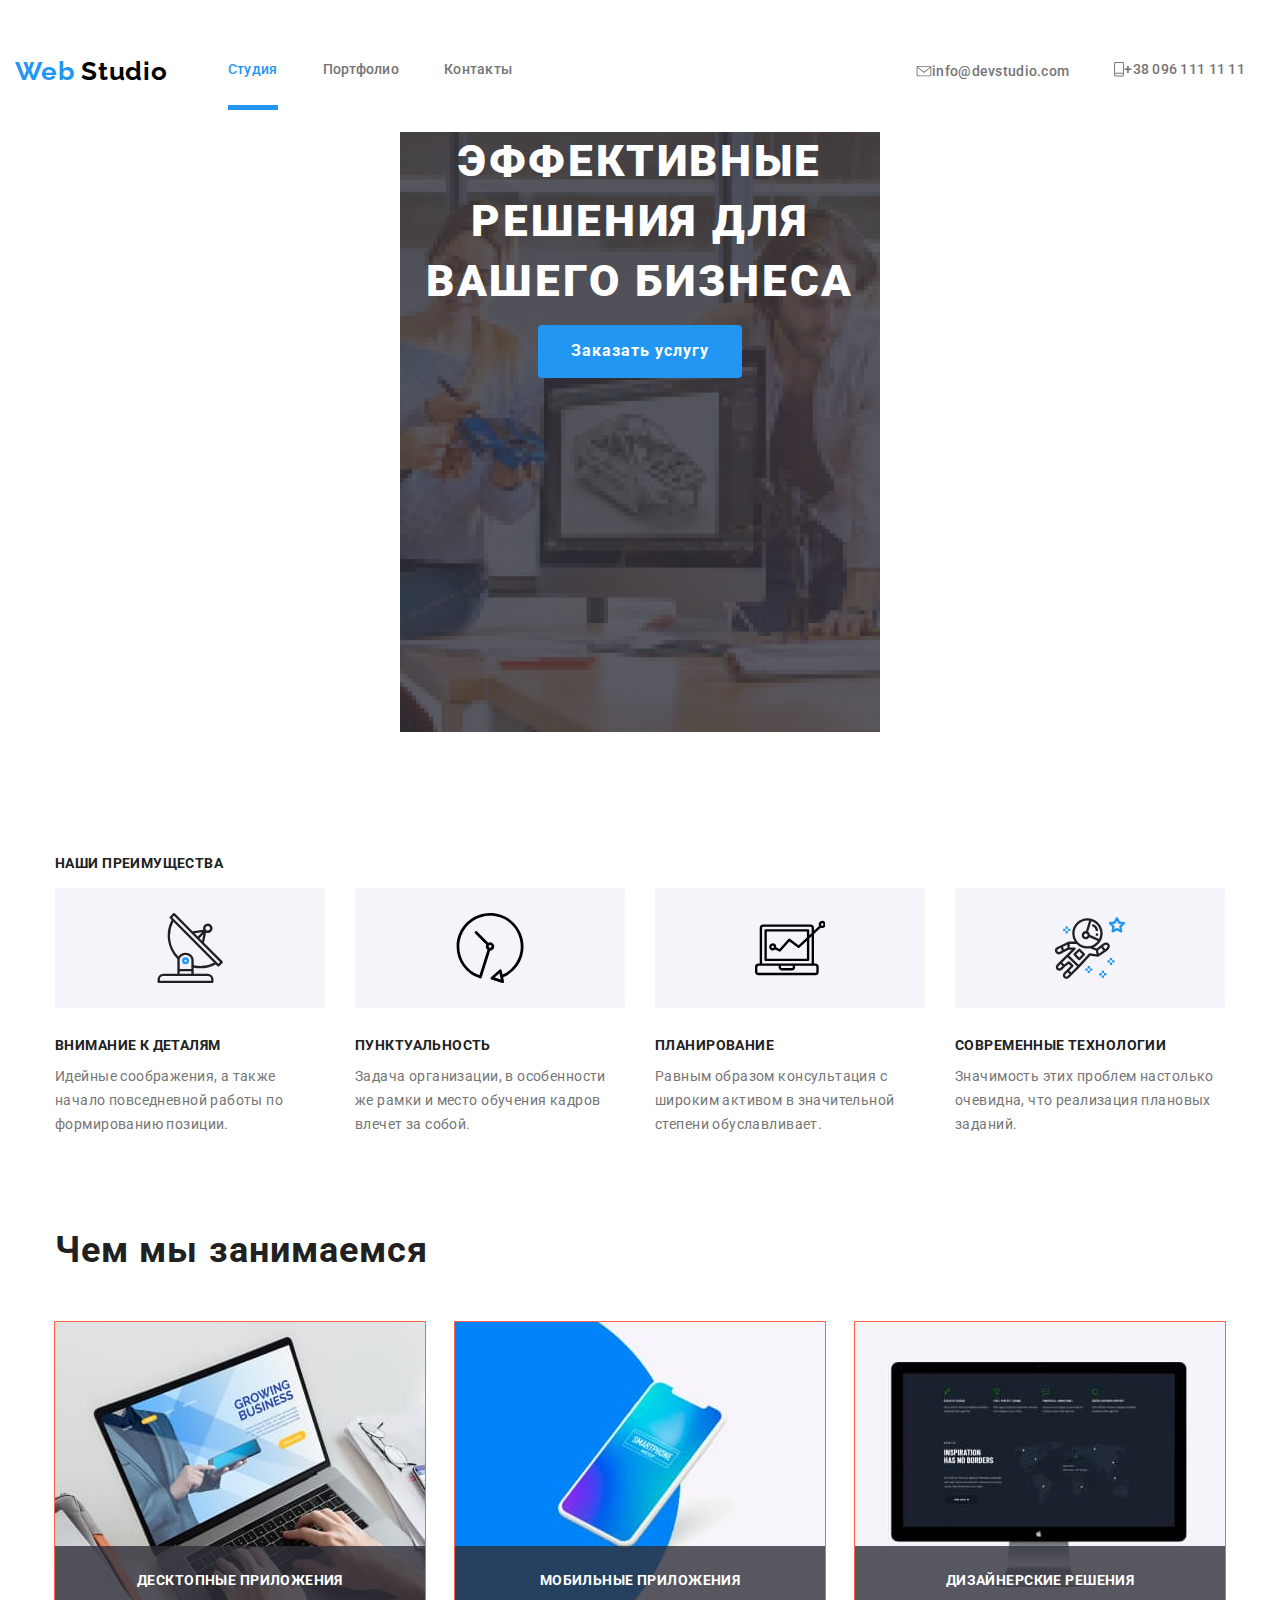
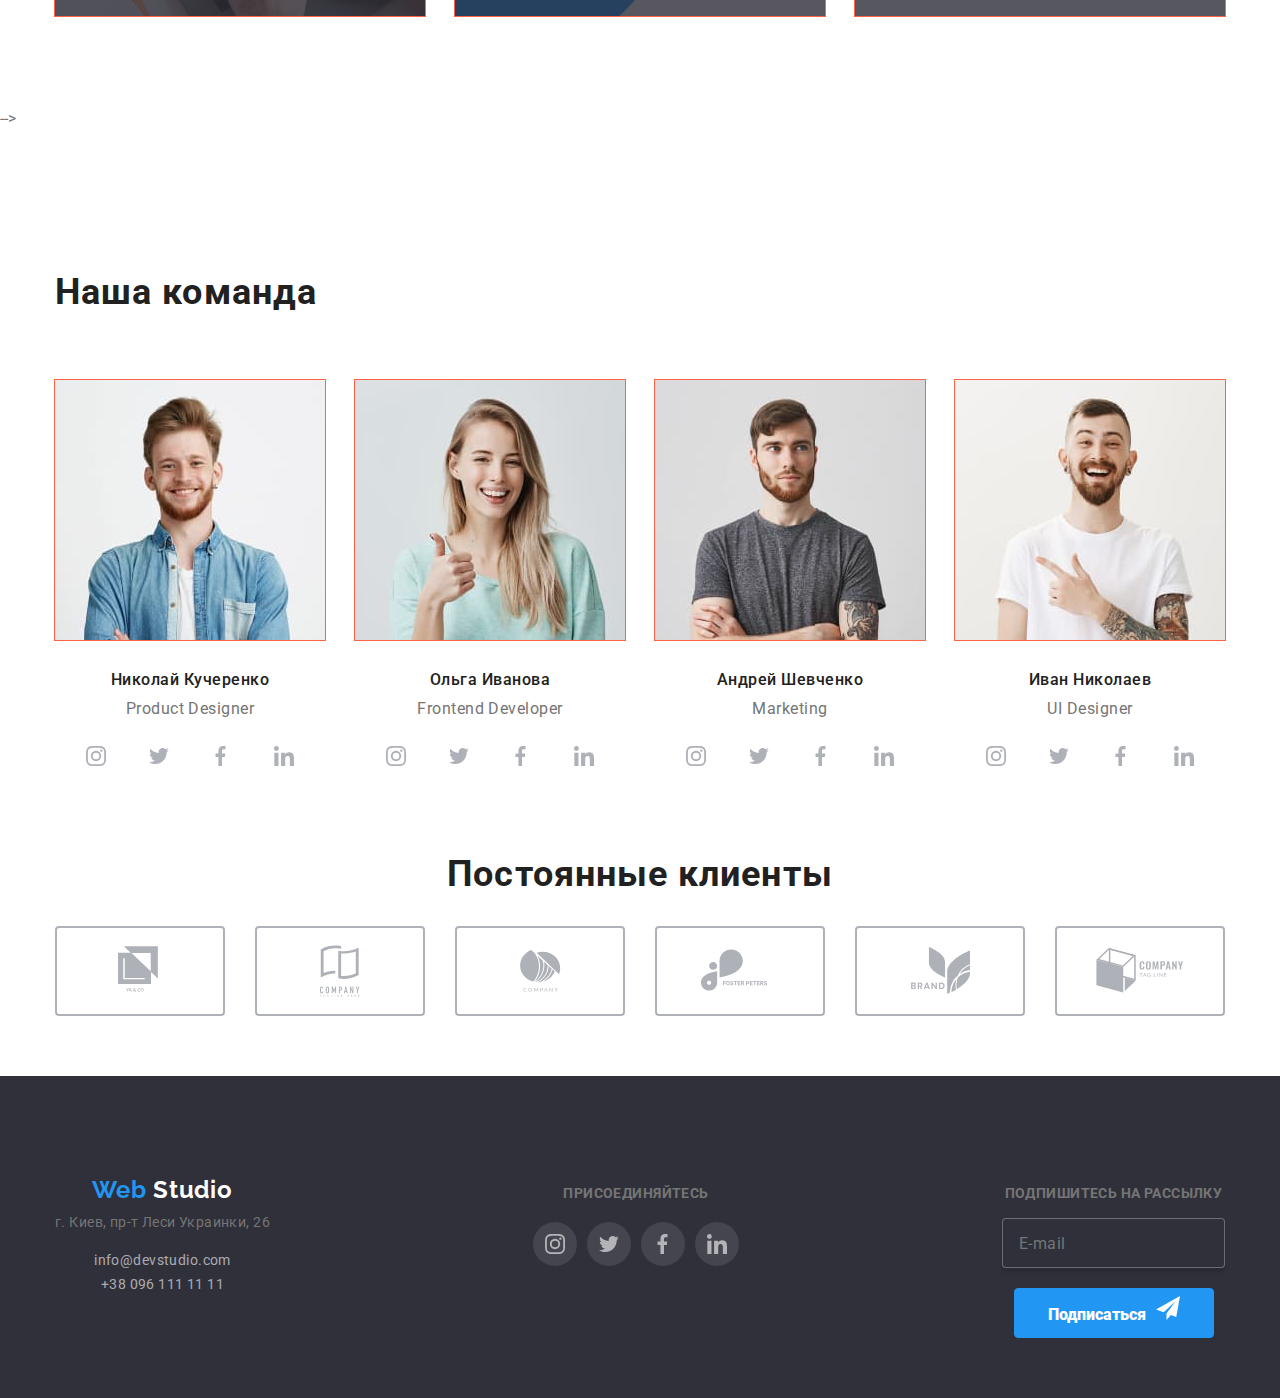
==== index.html @ 6d307ee7 "бета-версия" ====
<!DOCTYPE html>
<html lang="en">
  <head>
    <meta charset="UTF-8" />
    <meta name="viewport" content="width=device-width, initial-scale=1.0" />
    <title>Document</title>
    <link
      href="https://fonts.googleapis.com/css2?family=Raleway:wght@700&family=Roboto:wght@400;500;700;900&display=swap"
      rel="stylesheet"
    />
    <link rel="stylesheet" href="https://cdnjs.cloudflare.com/ajax/libs/modern-normalize/0.6.0/modern-normalize.min.css"
    />
    <link rel="stylesheet" href="./css/main.min.css" />
  </head>
  <body class="page">
    <header class="page-header">
      <div class="main-nav">
        <div class="logo">
          <a href="/" class="logo">
            <span class="accent"> Web </span> Studio
          </a>
        </div>
        <button type="button" class="menu-button" aria-expanded="false" data-menu-button>
          <svg width="40px" height="40px" aria-label="Переключатель мобильного меню">
            <use class="krestik" href="./images/symbol-modal.svg#icon-close"></use>
            <use class="telephone" href="./images/symbol-modal.svg#icon-phone"></use>
          </svg>
        </button>
        <div class="menu-container" aria-expanded="false" data-menu>
        <div class="site-nav">
          <ul class="site-nav">
              <li class="item"><a href="" class="link current">Студия</a></li>
              <li class="item"><a href="./portfolio.html" class="link">Портфолио</a></li>
              <li class="item"><a href="" class="link">Контакты</a></li>
          </ul>
        </div>
        
        <div class="contacts">
         
          <ul class="site-nav">
            <li class="item">
              <a href="mailto:info@devstudio.com" class="link">
                <svg class="icon-contact" width="16px" height="11px">
                  <use href="./images/symbol-defs.svg#icon-envelope"></use>
                </svg>
                info@devstudio.com</a></li>
            <li class="item"><a href="" class="link">
              <svg class="icon-contact" width="10px" height="15px">
                <use href="./images/symbol-defs.svg#icon-mobile"></use>
              </svg>
              +38 096 111 11 11</a></li>
          </ul>
        </div>
        </div>
        
            
      </div>
    </header>
     <main>
       <!-- Картинка с кнопкой в заголовке -->
       <div class="overlay">
      <section class="hero">
        <h1 class="hero-title">Эффективные решения для вашего бизнеса</h1>
        <button  class="button primery" data-modal-open>Заказать услугу</button>
      </section>
      </div>
    
      <section class="section">
      <div class="container">
<div class="advantages">
        <h2 class="advantages-title is-hidden">Наши преимущества</h2>
        <ul class="advantages-list">
          <li class="img">
            <div class="advantages-img">
            <svg width="70" height="70">
              <use href="./images/symbol-defs.svg#icon-satellite"></use>
            </svg>
            </div>
            
             
            <h2 class="advantages-title">Внимание к деталям</h2>
            <p class="section-text">
              Идейные соображения, а также начало повседневной работы по
              формированию позиции.
            </p>
          </li>
          <li class="img">
            <div class="advantages-img">
            <svg  width="70px" height="70px">
              <use href="./images/symbol-defs.svg#icon-clock"></use>
            </svg>
            </div>
            
            <h2 class="advantages-title">Пунктуальность</h2>
            <p class="section-text">
              Задача организации, в особенности же рамки и место обучения кадров
              влечет за собой.
            </p>
          </li>
          <li class="img">
            <div class="advantages-img">
            <svg  width="70px" height="70px">
              <use href="./images/symbol-defs.svg#icon-laptop"></use>
            </svg>
            </div>
            
            <h2 class="advantages-title">Планирование</h2>
            <p class="section-text">
              Равным образом консультация с широким активом в значительной
              степени обуславливает.
            </p>
          </li>
          <li class="img">
            <div class="advantages-img">
            <svg  width="70px" height="70px">
              <use href="./images/symbol-defs.svg#icon-astronaut"></use>
            </svg>
            </div>
            
            <h2 class="advantages-title">Современные технологии</h2>
            <p class="section-text">
              Значимость этих проблем настолько очевидна, что реализация
              плановых заданий.
            </p>
          </li>
        </ul>
</div>
      </section>
      
      <section class="doing">
        <div class="container">
        <h3 class="doing-title">Чем мы занимаемся</h3>
        <ul class="doing-list">
            <li class="box">
            <div class="activity">
              <a href="">
               <img class="doing-img" 
               srcset="./images/Noyt-294.jpg 1x, ./images/Noyt@2x.jpg 2x"
               src="./images/Noyt-294.jpg" alt="ноутбук"/></a>
              <div class="activity-link">
                <a href="" class="link">Десктопные приложения</a>
              </div>
            </div>
          </li>
          <li class="box">
            <div class="activity">
              <a href="">
                <img class="doing-img" 
                srcset="./images/Smart-294.jpg 1x, ./images/Smart@2x.jpg 2x"
                src="./images/Smart-294.jpg" alt="телефон" /></a>
              <div class="activity-link">
                <a href="" class="link">Мобильные приложения</a>
              </div>
            </div>
          </li>
          <li class="box">
            <div class="activity">
              <a href="">
                <img class="doing-img" 
                srcset="./images/Monitor-294.jpg 1x, ./images/Monitor@2x.jpg 2x"
                src="./images/Monitor-294.jpg" alt="монитор" /></a>
              <div class="activity-link">
                <a href="" class="link">Дизайнерские решения</a>
              </div>
            </div>
          </li>
        </ul>
        </div>
      </section>
      <div class="container-bgd">-->

       <!-- Наша команда -->
      <section class="team">
        <div class="container container-people">
        <h4 class="team-title">Наша команда</h4>
        <div class="container-team">
        <div class="people">
          <ul class="social-links list-people">
          <li class="item-people">
            <div class="div-people">
            <img class="team-img"
            srcset="./images/Nik-270.jpg 1x, ./images/Nik@2x.jpg 2x"
              src="./images/Nik-270.jpg" alt="Николай Кучеренко, дизайнер" width="320"
              sizes="(min-width: 960px) 24vw, (min-width: 576px) 50vw, 100vw"
            />
            </div>
            <h4 class="team-people">Николай Кучеренко</h4>
            <p class="team-text">Product Designer</p>
            
          </li>
        </ul>
        
        <ul class="social-links">
          <div class="social-icon">
          <li>
              <a href="" aria-label="Ссылка на Instagram" class= "link"> 
              <svg class="icon-link" width="20px" height="20px">
                <use href="./images/symbol-defs.svg#icon-instagram"></use>
              </svg>
              </a>
          </li>
          <li>
            <a href="" aria-label="Ссылка на Twitter" class="link">
              
              <svg class="icon-link" width="20px" height="20px">
                <use href="./images/symbol-defs.svg#icon-twitter"></use>
              
              </svg></a>
          </li>
        
          <li>
            <a href="" aria-label="Ссылка на Facebook" class="link">
              <svg class="icon-link" width="20px" height="20px">
                <use href="./images/symbol-defs.svg#icon-facebook"></use>
              </svg>
            </a>
          </li>
          <li>
            <a href="" aria-label="Ссылка на Linkedin" class="link">
              <svg class="icon-link" width="20px" height="20px">
                <use href="./images/symbol-defs.svg#icon-linkedin"></use>
              </svg>
            </a>
          </li>
          </div>
        </ul>
        </div>
      
        <div class="people">
        <ul class="social-links list-people">
          <li class="item-people">
            <div class="div-people">
              <img class="team-img" srcset="./images/Olga-270.jpg 1x, ./images/Olga@2x.jpg 2x" src="./images/Olga-270.jpg"
                alt="Ольга иванова, разработчик" width="320" sizes="(min-width: 960px) 24vw, (min-width: 576px) 50vw, 100vw" />
            </div>
            <h4 class="team-people">Ольга Иванова</h4>
            <p class="team-text">Frontend Developer</p>
          </li>
        </ul>
        <ul class="social-links">
          <div class="social-icon">
          <li>
            <a href="" aria-label="Ссылка на Instagram" class="link">
              <svg class="icon-link" width="20px" height="20px">
                <use href="./images/symbol-defs.svg#icon-instagram"></use>
              </svg>
              </a>
          </li>
          <li>
            <a href="" aria-label="Ссылка на Twitter" class="link">
              <svg class="icon-link" width="20px" height="20px">
                <use href="./images/symbol-defs.svg#icon-twitter"></use>
              </svg>
              </a>
          </li>
          <li>
            <a href="" aria-label="Ссылка на Facebook" class="link">
              <svg class="icon-link" width="20px" height="20px">
                <use href="./images/symbol-defs.svg#icon-facebook"></use>
              </svg>
              </a>
          </li>
          <li>
            <a href="" aria-label="Ссылка на Linkedin" class="link">
              <svg class="icon-link" width="20px" height="20px">
                <use href="./images/symbol-defs.svg#icon-linkedin"></use>
              </svg>
              </a>
          </li>
          </div>
        </ul>
        </div>
        <div class="people">
        <ul class="social-links list-people">
          <li class="item-people">
            <div class="div-people">
              <img class="team-img" srcset="./images/Andre-270.jpg 1x, ./images/Andre@2x.jpg 2x" src="./images/Andre-270.jpg"
                alt="Андрей Шевченко, маркетинг" width="320" sizes="(min-width: 960px) 24vw, (min-width: 576px) 50vw, 100vw" />
            </div>
            <h4 class="team-people">Андрей Шевченко</h4>
            <p class="team-text">Marketing</p>
          </li>
        </ul>
        <ul class="social-links">
          <div class="social-icon">
          <li>
            <a href="" aria-label="Ссылка на Instagram" class="link"
              >
              <svg class="icon-link" width="20px" height="20px">
                <use href="./images/symbol-defs.svg#icon-instagram"></use>
              </svg>
            </a>
          </li>
          <li>
            <a href="" aria-label="Ссылка на Twitter" class="link">
              <svg class="icon-link" width="20px" height="20px">
                <use href="./images/symbol-defs.svg#icon-twitter"></use>
              </svg>
              </a>
          </li>
          <li>
            <a href="" aria-label="Ссылка на Facebook" class="link">
              <svg class="icon-link" width="20px" height="20px">
                <use href="./images/symbol-defs.svg#icon-facebook"></use>
              </svg>
              </a>
          </li>
          <li>
            <a href="" aria-label="Ссылка на Linkedin" class="link">
              <svg class="icon-link" width="20px" height="20px">
                <use href="./images/symbol-defs.svg#icon-linkedin"></use>
              </svg>
              </a>
          </li>
          </div>
        </ul>
        </div>
        <div class="people">
        <ul class="social-links list-people">
        <li class="item-people">
            <div class="div-people">
              <img class="team-img" srcset="./images/Ivan-270.jpg 1x, ./images/Ivan@2x.jpg 2x" src="./images/Ivan-270.jpg"
                alt="иван Николаев, дизайн" width="320" sizes="(min-width: 960px) 24vw, (min-width: 576px) 50vw, 100vw" />
            </div>
            <h4 class="team-people">Иван Николаев</h4>
            <p class="team-text">UI Designer</p>
          </li>
        </ul>
        <ul class="social-links">
          <div class="social-icon">
          <li>
            <a href="" aria-label="Ссылка на Instagram" class="link">
              <svg class="icon-link" width="20px" height="20px">
                <use href="./images/symbol-defs.svg#icon-instagram"></use>
              </svg>
              </a>
          </li>
          <li>
            <a href="" aria-label="Ссылка на Twitter" class="link">
              <svg class="icon-link" width="20px" height="20px">
                <use href="./images/symbol-defs.svg#icon-twitter"></use>
              </svg>
              </a>
          </li>
          <li>
            <a href="" aria-label="Ссылка на Facebook" class="link">
              <svg class="icon-link" width="20px" height="20px">
                <use href="./images/symbol-defs.svg#icon-facebook"></use>
              </svg>
              </a>
          </li>
          <li>
            <a href="" aria-label="Ссылка на Linkedin" class="link">
              <svg class="icon-link" width="20px" height="20px">
                <use href="./images/symbol-defs.svg#icon-linkedin"></use>
              </svg>
              </a>
          </li>
          </div>
        </ul>
        </div>
        </div>
      </section>
      </div>

      <!-- Постоянные коиенты-->
      <section class="container">
        <h5 class="customers-title">Постоянные клиенты</h5>
        <ul class="customers-list">
          
          <li class="item">
            <a href="" aria-label="Ссылка на YA&CO" class="link">
              <svg class="icon-link" width="44px" height="49px">
                <use href="./images/symbol-defs.svg#icon-ya"></use>
              </svg>
              </a>
          </li>
          <li class="item">
            <a href="" aria-label="Ссылка на COMPANY TAGLINE HERE" class="link">
              <svg class="icon-link" width="40px" height="52px">
                <use href="./images/symbol-defs.svg#icon-tag-line"></use>
              </svg>
              </a
            >
          </li>
          <li class="item">
            <a href="" aria-label="Ссылка на COMPANY" class="link"> 
              <svg class="icon-link" width="41px" height="42px">
                <use href="./images/symbol-defs.svg#icon-company"></use>
              </svg>
              </a>
          </li>
          <li class="item">
            <a href="" aria-label="Ссылка на FOSTER PETERS" class="link"
              > 
              <svg class="icon-link" width="79px" height="45px">
                <use href="./images/symbol-defs.svg#icon-foster"></use>
              </svg>
              </a>
          </li>
          <li class="item">
            <a href="" aria-label="Ссылка на BRAND" class="link">
              <svg class="icon-link" width="59px" height="47px">
                <use href="./images/symbol-defs.svg#icon-brand"></use>
              </svg>
              </a>
          </li>
          <li class="item">
            <a href="" aria-label="Ссылка на COMPANY TAG LINE" class="link">
              <svg class="icon-link" width="88px" height="45px">
                <use href="./images/symbol-defs.svg#icon-tag"></use>
              </svg>
              </a>
          </li>
          
        </ul>
      </div>
      </section>
   </main>
   <!--
    <div class="backdrop is-hidden" data-modal>
      <div class="modal">
        <button data-modal-close class="icon-button">
          <svg class="icon-close">
            <use href="./images/symbol-modal.svg#icon-close"></use>
          </svg>
        </button>
        <form class="form">
          <div class="form-container">
            <div class="form-call"> Оставьте свои данные, мы вам перезвоним</div>
            <div class="form-group">
              <input class="form-input" type="text" id="name" name="name" placeholder=" " />
              <label for="name" class="form-label">Имя</label>
              <svg class="icon-form" width="18px" height="18px">
                <use href="./images/symbol-modal.svg#icon-person"></use>
              </svg>
            </div>
            <div class="form-group">
              <input class="form-input" type="tel" id="tel" name="tel" placeholder=" " />
              <label for="tel" class="form-label" placeholder=" ">Телефон</label>
              <svg class="icon-form" width="18px" height="18px">
                <use href="./images/symbol-modal.svg#icon-phone"></use>
              </svg>
            </div>
            <div class="form-group">
              <input class="form-input" type="email" id="email" name="email" placeholder=" " />
              <label for="email" class="form-label">Почта</label>
              <svg class="icon-form" width="18px" height="18px">
                <use href="./images/symbol-modal.svg#icon-black"></use>
              </svg>
            </div>
            <div class="form-group">
              <textarea class="textarea-comment" name="comment" rows="5" placeholder=" "></textarea>
              <label for="comment" class="label-comment">Комментарии</label>
            </div>
            <div class="accept">
              <label class="checkbox-label">
                <input class="checkbox" type="checkbox" name="topic" value="doc" />
                <span class="icon-check"></span>
                <p class="label-confirm">Соглашаюсь с рассылкой и принимаю <a href="" class="link-dogovor">Условия
                    договора</a>
                </p>
              </label>
            </div>
            <button class="button-send">Отправить</button>
    
          </div>
        </form>
      </div>
    </div>-->
     <!-- Подвал -->
    <div class="footer">
      
    <footer class="container">
      <div class="advantages-list">
      <div class="footer-box footer-addres">
        <a href="/" class="logo"> Web <span class="studio"> Studio </span> </a>
      <address>
        г. Киев, пр-т Леси Украинки, 26
      </address>
      <ul class="footer-contacts">
        <li><a href="" class="link">info@devstudio.com</a></li>
        <li><a href="" class="link">+38 096 111 11 11</a></li>
      </ul>
      </div>
      <div class="footer-box footer-social">
      <b>Присоединяйтесь</b>
      
      <ul class="social-links">
        <div class="footer-links">
        <li>
          <a href="" aria-label="Ссылка на Instagram" class="link">
            <svg class="icon-link" width="20px" height="20px">
              <use href="./images/symbol-defs.svg#icon-instagram"></use>
            </svg>
            </a>
        </li>
        <li>
          <a href="" aria-label="Ссылка на Twitter" class="link">
            <svg class="icon-link" width="20px" height="20px">
              <use href="./images/symbol-defs.svg#icon-twitter"></use>
            </svg>
            </a>
        </li>
        <li>
          <a href="" aria-label="Ссылка на Facebook" class="link">
            <svg class="icon-link" width="20px" height="20px">
              <use href="./images/symbol-defs.svg#icon-facebook"></use>
            </svg>
            </a>
        </li>
        <li>
          <a href="" aria-label="Ссылка на Linkedin" class="link">
            <svg class="icon-link" width="20px" height="20px">
              <use href="./images/symbol-defs.svg#icon-linkedin"></use>
            </svg>
            </a>
        </li>
      </ul>
      </div>
      
      <div class="footer-box footer-email">
      <b>Подпишитесь на рассылку</b>
      <ul class="footer-subscribe">
       <li>
         <form class="form-footer">
           <input class="footer-input" type="email" name="email" placeholder="E-mail"/>
         </form>
       </li>
       <li>
        <button class="footer-button">Подписаться<svg class="icon-link" width="24px" height="24px">
          <use href="./images/symbol-defs.svg#icon-convert"></use>
        </svg>
        </button>
       </li>
      </ul>
      </div>
      </div>
      
    </footer>
    
    </div>
    <script src="./js/modal.js"></script>
    <script src="./js/menu.js"></script>
  </body>
</html>
---- css/main.min.css ----
/*! modern-normalize v0.6.0 | MIT License | https://github.com/sindresorhus/modern-normalize */*,*::before,*::after{-webkit-box-sizing:border-box;box-sizing:border-box}:root{-moz-tab-size:4;-o-tab-size:4;tab-size:4}html{line-height:1.15;-webkit-text-size-adjust:100%}body{margin:0}body{font-family:system-ui,-apple-system,"Segoe UI",Roboto,Helvetica,Arial,sans-serif,"Apple Color Emoji","Segoe UI Emoji"}hr{height:0}abbr[title]{-webkit-text-decoration:underline dotted;text-decoration:underline dotted}b,strong{font-weight:bolder}code,kbd,samp,pre{font-family:SFMono-Regular, Consolas, 'Liberation Mono', Menlo, monospace;font-size:1em}small{font-size:80%}sub,sup{font-size:75%;line-height:0;position:relative;vertical-align:baseline}sub{bottom:-0.25em}sup{top:-0.5em}button,input,optgroup,select,textarea{font-family:inherit;font-size:100%;line-height:1.15;margin:0}button,select{text-transform:none}button,[type='button'],[type='reset'],[type='submit']{-webkit-appearance:button}button::-moz-focus-inner,[type='button']::-moz-focus-inner,[type='reset']::-moz-focus-inner,[type='submit']::-moz-focus-inner{border-style:none;padding:0}button:-moz-focusring,[type='button']:-moz-focusring,[type='reset']:-moz-focusring,[type='submit']:-moz-focusring{outline:1px dotted ButtonText}fieldset{padding:0.35em 0.75em 0.625em}legend{padding:0}progress{vertical-align:baseline}[type='number']::-webkit-inner-spin-button,[type='number']::-webkit-outer-spin-button{height:auto}[type='search']{-webkit-appearance:textfield;outline-offset:-2px}[type='search']::-webkit-search-decoration{-webkit-appearance:none}::-webkit-file-upload-button{-webkit-appearance:button;font:inherit}summary{display:list-item}.doing-title,.team-title{color:#212121;font-weight:bold;font-size:36px;line-height:1.16;letter-spacing:0.03em;margin:0}.link:hover,.link:focus{color:#2196f3}.page{background-color:#fff;color:#757575;font-family:Roboto,Arial}.link{text-decoration:none}li{list-style-type:none}.page-header{position:relative}.main-nav{display:-webkit-box;display:-ms-flexbox;display:flex;-webkit-box-align:center;-ms-flex-align:center;align-items:center;-webkit-box-pack:justify;-ms-flex-pack:justify;justify-content:space-between;margin-top:10px;margin-left:15px;margin-right:15px}.logo{color:#000;font-family:Raleway,Arial;font-weight:bold;font-size:26px;line-height:1.19;letter-spacing:0.03em;text-decoration:none}.accent{color:#2196f3}.current{position:relative;display:block;text-decoration:none;color:currentColor}.current::after{content:'';position:absolute;left:0;bottom:0;display:block;width:100%;height:5px;background-color:#2196f3}.site-nav{display:-webkit-box;display:-ms-flexbox;display:flex;margin-top:0;margin-bottom:0;-webkit-box-align:baseline;-ms-flex-align:baseline;align-items:baseline}.site-nav .link{color:#757575;font-weight:500;font-size:14px;line-height:1.14;letter-spacing:0.02em;padding-top:32px;padding-bottom:32px;display:block}.site-nav .link:hover,.site-nav .link:focus{color:#2196f3}.site-nav .item{margin-right:45px}@media screen and (max-width: 767px){.site-nav{display:block;padding:0px}.site-nav .item{margin:0px}}.site-nav .item:last-child{margin-right:0}.site-nav .link.current{color:#2196f3}.contacts{margin-left:auto}.icon-contact{fill:currentColor}.menu-button{display:-webkit-inline-box;display:-ms-inline-flexbox;display:inline-flex;margin:0;padding:0;border:none;background-color:transparent}@media screen and (min-width: 768px){.menu-button{display:none}}.menu-button .krestik{display:none}.menu-button.is-open .krestik{display:block}.menu-button.is-open .telephone{display:none}.menu-container{background-color:0;padding:20px;text-align:center;font-size:20px}@media screen and (max-width: 767px){.menu-container{display:none;position:absolute;top:100%;left:0;width:100%}.menu-container.is-open{display:block;background-color:#fff;border-top:1px solid #ececec}.menu-container .contacts .link{padding:0px}}@media screen and (min-width: 768px){.menu-container{display:-webkit-box;display:-ms-flexbox;display:flex;-webkit-box-pack:justify;-ms-flex-pack:justify;justify-content:space-between;-webkit-box-flex:1;-ms-flex-positive:1;flex-grow:1}}.hero{color:#fff;font-weight:900;font-size:44px;line-height:1.37;text-align:center;letter-spacing:0.06em;text-transform:uppercase;width:480px;height:600px}.hero-title{font-weight:900;font-size:44px;line-height:1.36;text-align:center;letter-spacing:0.06em;text-transform:uppercase;margin:0}.button{color:#212121}.overlay{max-width:480px;height:600px;margin-left:auto;margin-right:auto;background-image:-webkit-gradient(linear, left top, right top, from(rgba(47,48,58,0.8)), to(rgba(47,48,58,0.8))),url("../images/Header.jpg");background-image:linear-gradient(to right, rgba(47,48,58,0.8), rgba(47,48,58,0.8)),url("../images/Header.jpg");background-repeat:no-repeat;background-size:cover;background-position:center;background-color:#212121}.button.primery{background-color:#2196f3;color:#fff;font-family:inherit;font-weight:bold;font-size:16px;line-height:1.88;letter-spacing:0.06em;text-decoration:none;display:inline-block;border-radius:4px;padding:10px 32px;min-width:200px;text-align:center;border:1px solid transparent}.container{padding-left:15px;padding-right:15px;margin:0 auto}@media screen and (min-width: 480px){.container{width:480px}}@media screen and (min-width: 768px){.container{width:768px}}@media screen and (min-width: 1200px){.container{width:1200px}}.advantages-list{padding-left:0;margin-bottom:0;padding-top:60px}.advantages-img{height:120px;display:-webkit-box;display:-ms-flexbox;display:flex;-webkit-box-pack:center;-ms-flex-pack:center;justify-content:center;-webkit-box-align:center;-ms-flex-align:center;align-items:center;background-color:#f5f4fa;border-radius:4px}.advantages-title{color:#212121;font-weight:bold;font-size:14px;line-height:1.14;letter-spacing:0.03em;text-transform:uppercase;margin-top:30px;margin-bottom:10px}@media screen and (min-width: 768px){.advantages{padding-top:94px;padding-bottom:94px}.advantages-list{display:-webkit-box;display:-ms-flexbox;display:flex;-ms-flex-wrap:wrap;flex-wrap:wrap;-webkit-box-align:baseline;-ms-flex-align:baseline;align-items:baseline;-webkit-box-pack:justify;-ms-flex-pack:justify;justify-content:space-between;padding-top:48px}.advantages-img{display:block;padding:25px 100px}}@media screen and (min-width: 1200px){.advantages{padding-top:94px;padding-bottom:94px}.advantages-list{display:-webkit-box;display:-ms-flexbox;display:flex;-webkit-box-align:baseline;-ms-flex-align:baseline;align-items:baseline;-webkit-box-pack:justify;-ms-flex-pack:justify;justify-content:space-between;padding-top:48px}.advantages-img{display:block;padding:25px 100px}}@media screen and (min-width: 768px){.advantages-list .img{width:354px}}@media screen and (min-width: 1200px){.advantages-list .img{width:270px}}.advantages .advantages-list{padding-top:0px}.section-text{color:#757575;font-weight:normal;font-size:14px;line-height:1.72;letter-spacing:0.03em;margin-top:10px;margin-bottom:0}@media screen and (max-width: 1199px){.doing{display:none}}.doing-img{width:370px}.doing-list{display:-webkit-box;display:-ms-flexbox;display:flex;margin-top:0px;margin-bottom:0px;padding-left:0px}.doing-list .box:not(:last-child){margin-right:30px}.box{margin-top:50px;padding-bottom:94px;border-radius:8px}.box .link{font-weight:bold;font-size:14px;line-height:1.14px;text-align:center;letter-spacing:0.03em;text-transform:uppercase;text-decoration:none}.activity{position:relative;height:294px}.activity-link{position:absolute;bottom:0;display:-webkit-box;display:-ms-flexbox;display:flex;width:370px;height:70px;-webkit-box-pack:center;-ms-flex-pack:center;justify-content:center;-webkit-box-align:center;-ms-flex-align:center;align-items:center;background-color:rgba(47,48,58,0.8)}.activity-link .link{color:#fff;-webkit-transition:color 250ms cubic-bezier(0.4, 0, 0.2, 1);transition:color 250ms cubic-bezier(0.4, 0, 0.2, 1)}.activity-link .link:hover{color:#2196f3}@media screen and (min-width: 1200px){.activity{height:294px;outline:1px solid tomato}}.container-bgd{background-color:#fff}.container.container-people{margin-top:50px}@media screen and (min-width: 768px){.container.container-people{width:768px}}@media screen and (min-width: 1200px){.container.container-people{width:1200px}}.container-team{padding-left:0px;margin-top:50px}@media screen and (min-width: 768px){.container-team{width:768px;display:-webkit-box;display:-ms-flexbox;display:flex;-ms-flex-wrap:wrap;flex-wrap:wrap}}@media screen and (min-width: 1200px){.container-team{width:1200px}}.people{margin-bottom:0px;padding-left:0px;border-radius:8px;-webkit-transition:-webkit-box-shadow 250ms cubic-bezier(0.4, 0, 0.2, 1);transition:-webkit-box-shadow 250ms cubic-bezier(0.4, 0, 0.2, 1);transition:box-shadow 250ms cubic-bezier(0.4, 0, 0.2, 1);transition:box-shadow 250ms cubic-bezier(0.4, 0, 0.2, 1), -webkit-box-shadow 250ms cubic-bezier(0.4, 0, 0.2, 1)}.people:hover,.people:focus{-webkit-box-shadow:0px 5px 5px rgba(0,0,0,0.5);box-shadow:0px 5px 5px rgba(0,0,0,0.5)}@media screen and (min-width: 768px){.people{width:354px}.people:nth-child(2n+1){margin-right:30px}}@media screen and (min-width: 1200px){.people{width:270px;margin-right:30px}.people:last-child{margin-right:0px}}.team-people{color:#212121;font-weight:500;font-size:16px;line-height:1.19;text-align:center;letter-spacing:0.03em;margin-top:30px;margin-bottom:0}.team-text{color:#757575;font-weight:normal;font-size:16px;line-height:1.19;text-align:center;letter-spacing:0.03em;margin-top:10px;margin-bottom:0px}.team-title{padding-top:94px}@media screen and (max-width: 767px){.team-title{padding-top:60px}}.social-links{padding-left:0px}.social-links .link{display:-webkit-box;display:-ms-flexbox;display:flex;-webkit-box-align:center;-ms-flex-align:center;align-items:center;-webkit-box-pack:center;-ms-flex-pack:center;justify-content:center;padding:0;border:none;width:44px;height:44px;color:#afb1b8;border-radius:50%;-webkit-transition:color 250ms cubic-bezier(0.4, 0, 0.2, 1),background-color 250ms cubic-bezier(0.4, 0, 0.2, 1);transition:color 250ms cubic-bezier(0.4, 0, 0.2, 1),background-color 250ms cubic-bezier(0.4, 0, 0.2, 1)}.icon-link{display:inline-block;text-align:center;fill:currentColor}.social-links .link:hover,.social-links .link:focus{color:#fff;background-color:#2196f3}.social-icon{display:-webkit-box;display:-ms-flexbox;display:flex;-webkit-box-pack:space-evenly;-ms-flex-pack:space-evenly;justify-content:space-evenly}@media screen and (max-width: 767px){.social-icon:not(:last-child){margin-bottom:30px}}@media screen and (max-width: 767px){.team-title{font-size:28px;line-height:1.18;text-align:center}}.div-people{height:320px;outline:1px solid tomato}@media screen and (min-width: 768px){.div-people{height:260px}}.social-links img{display:block;width:100%;height:100%;-o-object-fit:cover;object-fit:cover;-o-object-position:top;object-position:top}.customers-title{color:#212121;font-weight:bold;font-size:36px;line-height:1.16;text-align:center;letter-spacing:0.03em;margin:0px;padding-top:60px}.customers-list{display:block;padding-left:0px;padding-bottom:60px;margin:0 -15px}@media screen and (min-width: 480px){.customers-list{display:-webkit-box;display:-ms-flexbox;display:flex;-ms-flex-wrap:wrap;flex-wrap:wrap}}.customers-list .item{margin-top:30px;margin-right:0px}@media screen and (min-width: 468px){.customers-list .item{margin-right:15px;margin-left:15px}}.customers-list .link{display:-webkit-box;display:-ms-flexbox;display:flex;padding:0;border:2px solid #afb1b8;width:210px;height:90px;color:#afb1b8;border-radius:4px;-webkit-transition:color 250ms cubic-bezier(0.4, 0, 0.2, 1),border-color 250ms cubic-bezier(0.4, 0, 0.2, 1);transition:color 250ms cubic-bezier(0.4, 0, 0.2, 1),border-color 250ms cubic-bezier(0.4, 0, 0.2, 1)}@media screen and (min-width: 768px){.customers-list .link{width:226px}}@media screen and (min-width: 1200px){.customers-list .link{width:170px}}.customers-list .link:hover,.customers-list .link:focus{color:#2196f3;border-color:#2196f3}.item{display:-webkit-box;display:-ms-flexbox;display:flex;-webkit-box-pack:center;-ms-flex-pack:center;justify-content:center;-webkit-box-align:center;-ms-flex-align:center;align-items:center}.item .link{display:-webkit-box;display:-ms-flexbox;display:flex;-webkit-box-pack:center;-ms-flex-pack:center;justify-content:center;-webkit-box-align:center;-ms-flex-align:center;align-items:center}.container-portfolio{padding-left:15px;padding-right:15px;margin-left:auto;margin-right:auto}@media screen and (min-width: 480px){.container-portfolio{width:480px}}@media screen and (min-width: 768px){.container-portfolio{width:768px}}@media screen and (min-width: 1200px){.container-portfolio{width:1200px}}.list-buttons{display:-webkit-box;display:-ms-flexbox;display:flex;-webkit-box-pack:center;-ms-flex-pack:center;justify-content:center;margin:0;margin-left:30px}.list-buttons :hover{color:#fff;background-color:#2196f3;font-family:inherit;border-radius:4px}.list-buttons .item+.item{margin-left:8px}.buttons{background-color:#f5f4fa;color:#212121;font-family:inherit;font-weight:bold;font-size:16px;line-height:1.6;letter-spacing:0.03em;text-decoration:none;display:inline-block;border-radius:4px;padding:10px 32px;min-width:100px;text-align:center;border:1px solid transparent;-webkit-transition:color 250ms cubic-bezier(0.4, 0, 0.2, 1),background-color 250ms cubic-bezier(0.4, 0, 0.2, 1);transition:color 250ms cubic-bezier(0.4, 0, 0.2, 1),background-color 250ms cubic-bezier(0.4, 0, 0.2, 1)}.section .title{margin:0;padding-top:91px}.container-works{width:1200px;padding-left:15px;padding-right:15px;padding-top:93px;margin-left:auto;margin-right:auto}.title-portfolio{margin:0}.flex-container{display:-webkit-box;display:-ms-flexbox;display:flex;-ms-flex-wrap:wrap;flex-wrap:wrap;padding-left:0;padding-bottom:94px;margin-top:50px;margin-bottom:0}.flex-element{width:450px;margin-right:30px;margin-bottom:30px;-webkit-transition:-webkit-box-shadow 250ms cubic-bezier(0.4, 0, 0.2, 1);transition:-webkit-box-shadow 250ms cubic-bezier(0.4, 0, 0.2, 1);transition:box-shadow 250ms cubic-bezier(0.4, 0, 0.2, 1);transition:box-shadow 250ms cubic-bezier(0.4, 0, 0.2, 1), -webkit-box-shadow 250ms cubic-bezier(0.4, 0, 0.2, 1)}.flex-element:nth-child(3n+3){margin-right:0px}.flex-element:nth-last-child(-n+3){margin-bottom:0px}.flex-element:hover{-webkit-box-shadow:0px 5px 5px rgba(0,0,0,0.5);box-shadow:0px 5px 5px rgba(0,0,0,0.5)}.flex-element img{display:block;width:100%;height:100%;-o-object-fit:cover;object-fit:cover;-o-object-position:top;object-position:top}@media screen and (min-width: 768px){.flex-element{width:354px}}@media screen and (min-width: 1200px){.flex-element{width:370px}}.product-card{position:relative;overflow:hidden;height:294px;outline:1px solid tomato}.product-card::before{display:inline-block;position:absolute;content:'';width:100%;height:100%;background-color:rgba(33,150,243,0.9);-webkit-transform:translateY(100%);transform:translateY(100%);-webkit-transition:-webkit-transform 550ms cubic-bezier(0.4, 0, 0.2, 1);transition:-webkit-transform 550ms cubic-bezier(0.4, 0, 0.2, 1);transition:transform 550ms cubic-bezier(0.4, 0, 0.2, 1);transition:transform 550ms cubic-bezier(0.4, 0, 0.2, 1), -webkit-transform 550ms cubic-bezier(0.4, 0, 0.2, 1)}.product-text{position:absolute;top:0;left:0;padding:63px 24px;-webkit-transform:translateY(100%);transform:translateY(100%);-webkit-transition:-webkit-transform 550ms cubic-bezier(0.4, 0, 0.2, 1);transition:-webkit-transform 550ms cubic-bezier(0.4, 0, 0.2, 1);transition:transform 550ms cubic-bezier(0.4, 0, 0.2, 1);transition:transform 550ms cubic-bezier(0.4, 0, 0.2, 1), -webkit-transform 550ms cubic-bezier(0.4, 0, 0.2, 1);opacity:0}.product:hover .product-card::before{-webkit-transform:translateY(0);transform:translateY(0)}.product:hover .product-text{-webkit-transform:translateY(0);transform:translateY(0);opacity:1}.text{color:#fff;font-weight:normal;font-size:18px;line-height:1.61;letter-spacing:0.03em}.section-title{color:#212121;font-weight:bold;font-size:18px;line-height:2;letter-spacing:0.06em;margin-top:20px;margin-bottom:0;padding-right:24px;padding-left:24px}.kind-portfolio{font-weight:normal;font-size:16px;line-height:1.8;letter-spacing:0.03em;color:#757575;margin-bottom:20px;padding-right:24px;padding-left:24px}.footer{background-color:#2f303a;text-align:center}.footer-contacts{padding:0}.footer-email{padding-bottom:60px;padding-top:60px}.footer-subscribe{padding-left:0;margin-bottom:0px}.footer-button{color:#fff;font-family:inherit;font-weight:900;font-size:16px;line-height:1.88;text-decoration:none;border-radius:4px;min-width:200px;height:50px;border:1px solid transparent;border-color:#2196f3;background-color:#2196f3}.footer-button .icon-link{margin-left:10px}.footer-links{display:-webkit-box;display:-ms-flexbox;display:flex;width:206px;-webkit-box-pack:justify;-ms-flex-pack:justify;justify-content:space-between;-webkit-box-align:end;-ms-flex-align:end;align-items:flex-end;padding-left:0}.footer-links .link{border:5px;width:44px;height:44px;background-color:rgba(255,255,255,0.1);border-radius:50%}.footer-input{width:100%;height:50px;margin-bottom:20px;font-weight:normal;font-size:16px;line-height:1.3;-webkit-box-align:center;-ms-flex-align:center;align-items:center;letter-spacing:0.03em;background-color:#2f303a;border:1px solid rgba(255,255,255,0.3);-webkit-box-shadow:0px 4px 4px rgba(0,0,0,0.15);box-shadow:0px 4px 4px rgba(0,0,0,0.15);border-radius:4px;color:rgba(255,255,255,0.6)}.footer-input:focus{outline:none}.footer .logo{color:#2196f3;font-weight:bold;font-size:24px;line-height:1.77;letter-spacing:0.03em;text-decoration:none}.footer .link{font-style:normal;font-weight:normal;font-size:14px;line-height:1.71;letter-spacing:0.03em;color:rgba(255,255,255,0.6)}.studio{color:#fff}address{font-style:normal;font-weight:normal;font-size:14px;line-height:1.58;letter-spacing:0.03em}b{font-weight:bold;font-size:14px;line-height:1.14;letter-spacing:0.03em;text-transform:uppercase}.form-footer [placeholder]{padding-left:16px}footer .social-links{display:-webkit-box;display:-ms-flexbox;display:flex;-webkit-box-pack:center;-ms-flex-pack:center;justify-content:center;padding-top:20px;padding-left:0px;margin:0px}
/*# sourceMappingURL=main.min.css.map */
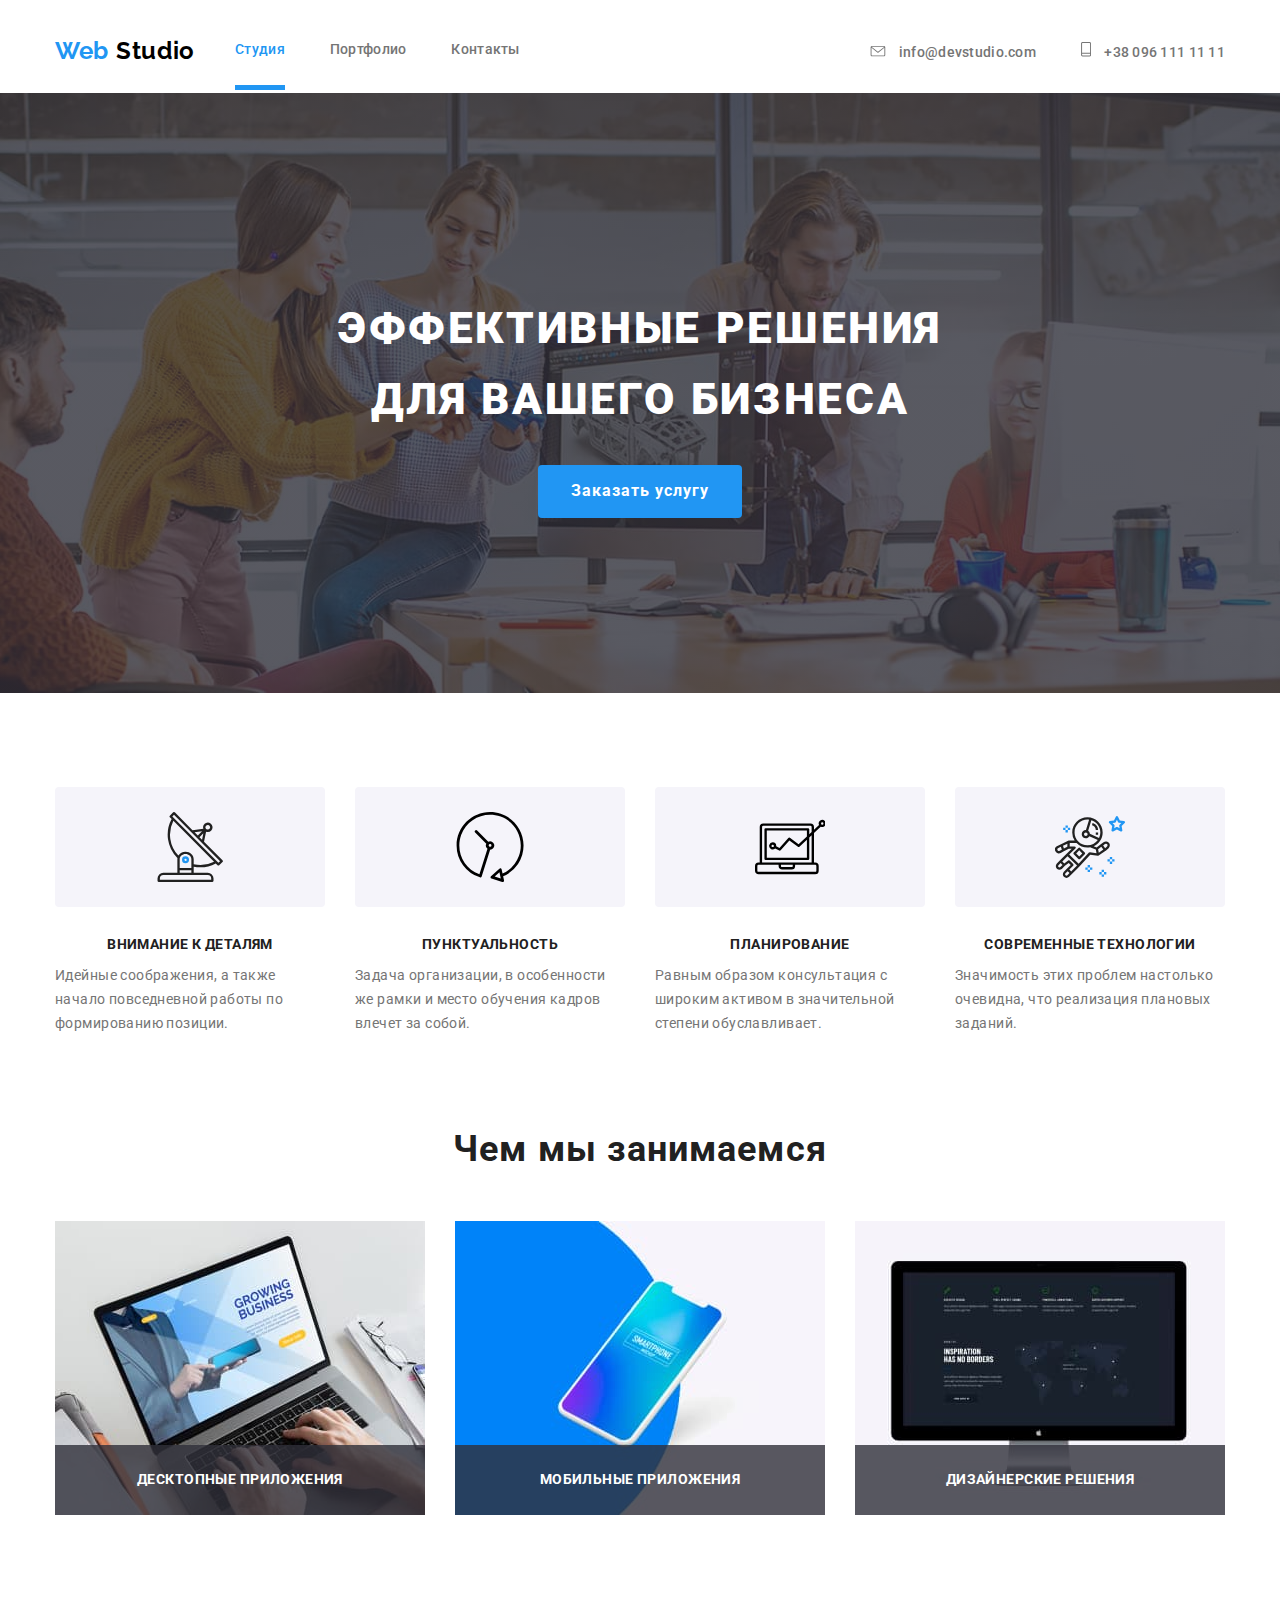
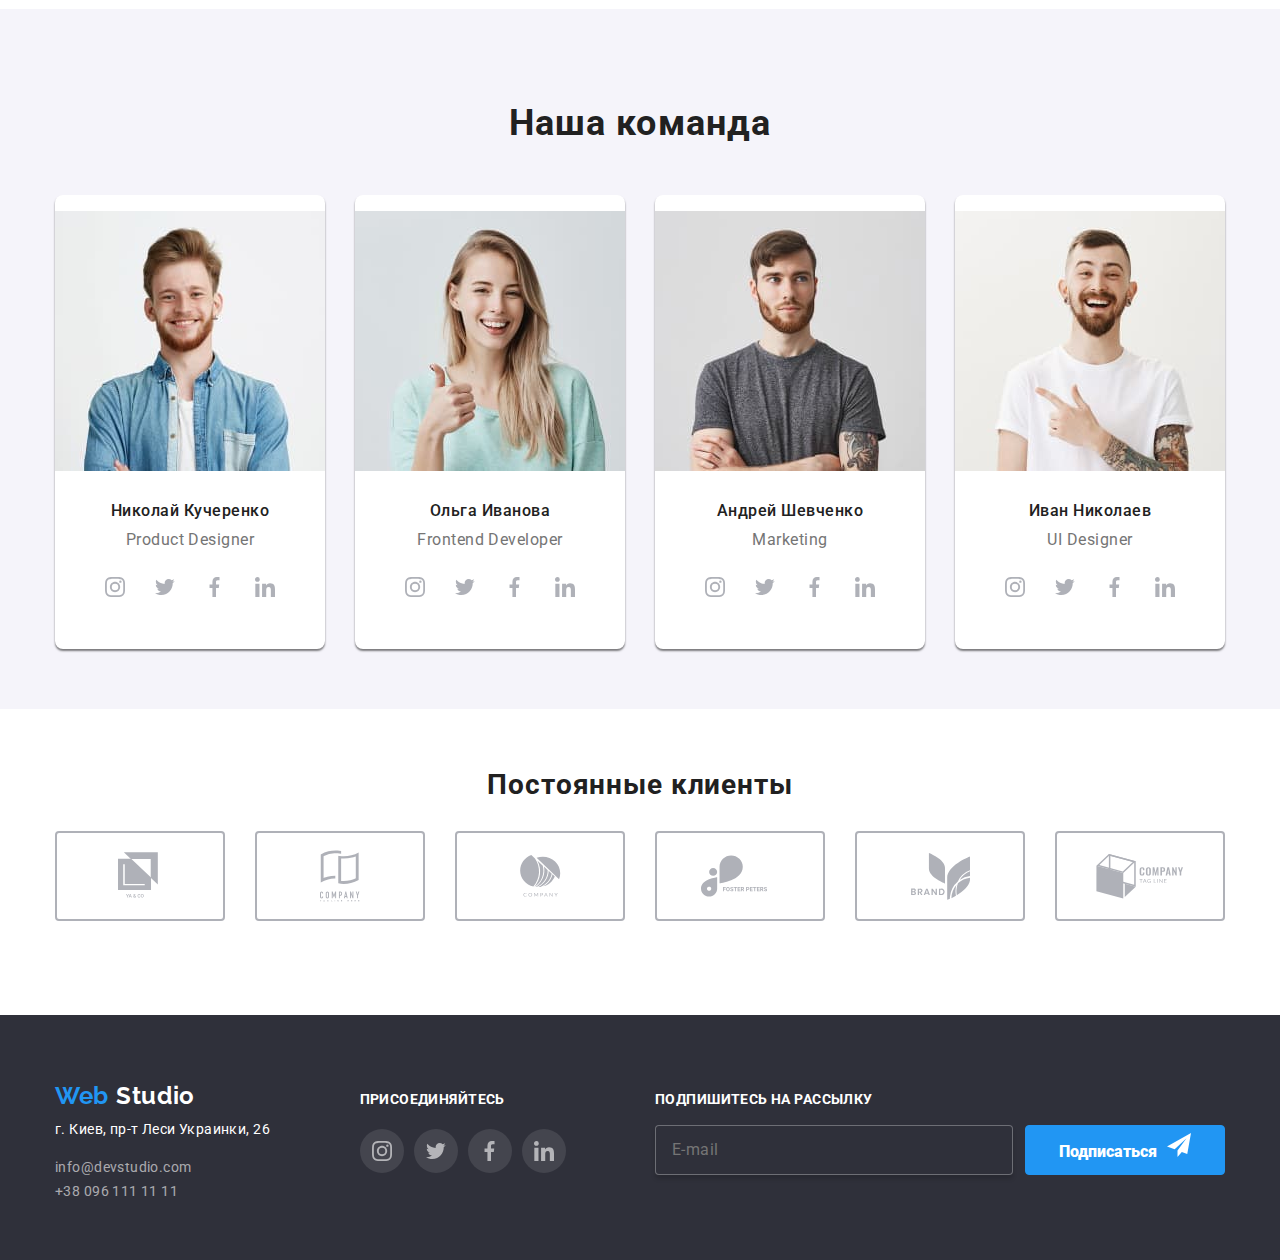
==== commit 4bec7f64: "final version" ====
--- a/index.html
+++ b/index.html
@@ -22,8 +22,8 @@
         </div>
         <button type="button" class="menu-button" aria-expanded="false" data-menu-button>
           <svg width="40px" height="40px" aria-label="Переключатель мобильного меню">
-            <use class="krestik" href="./images/symbol-modal.svg#icon-close"></use>
-            <use class="telephone" href="./images/symbol-modal.svg#icon-phone"></use>
+            <use class="krestik" href="./images/symbol-menu.svg#icon-close_40px"></use>
+            <use class="telephone" href="./images/symbol-menu.svg#icon-menu_40px"></use>
           </svg>
         </button>
         <div class="menu-container" aria-expanded="false" data-menu>
@@ -167,7 +167,7 @@
         </ul>
         </div>
       </section>
-      <div class="container-bgd">-->
+      <div class="container-bgd">
 
        <!-- Наша команда -->
       <section class="team">
@@ -417,7 +417,7 @@
       </div>
       </section>
    </main>
-   <!--
+   
     <div class="backdrop is-hidden" data-modal>
       <div class="modal">
         <button data-modal-close class="icon-button">
@@ -467,7 +467,7 @@
           </div>
         </form>
       </div>
-    </div>-->
+    </div>
      <!-- Подвал -->
     <div class="footer">
       
--- a/css/main.min.css
+++ b/css/main.min.css
@@ -1,2 +1,2 @@
-/*! modern-normalize v0.6.0 | MIT License | https://github.com/sindresorhus/modern-normalize */*,*::before,*::after{-webkit-box-sizing:border-box;box-sizing:border-box}:root{-moz-tab-size:4;-o-tab-size:4;tab-size:4}html{line-height:1.15;-webkit-text-size-adjust:100%}body{margin:0}body{font-family:system-ui,-apple-system,"Segoe UI",Roboto,Helvetica,Arial,sans-serif,"Apple Color Emoji","Segoe UI Emoji"}hr{height:0}abbr[title]{-webkit-text-decoration:underline dotted;text-decoration:underline dotted}b,strong{font-weight:bolder}code,kbd,samp,pre{font-family:SFMono-Regular, Consolas, 'Liberation Mono', Menlo, monospace;font-size:1em}small{font-size:80%}sub,sup{font-size:75%;line-height:0;position:relative;vertical-align:baseline}sub{bottom:-0.25em}sup{top:-0.5em}button,input,optgroup,select,textarea{font-family:inherit;font-size:100%;line-height:1.15;margin:0}button,select{text-transform:none}button,[type='button'],[type='reset'],[type='submit']{-webkit-appearance:button}button::-moz-focus-inner,[type='button']::-moz-focus-inner,[type='reset']::-moz-focus-inner,[type='submit']::-moz-focus-inner{border-style:none;padding:0}button:-moz-focusring,[type='button']:-moz-focusring,[type='reset']:-moz-focusring,[type='submit']:-moz-focusring{outline:1px dotted ButtonText}fieldset{padding:0.35em 0.75em 0.625em}legend{padding:0}progress{vertical-align:baseline}[type='number']::-webkit-inner-spin-button,[type='number']::-webkit-outer-spin-button{height:auto}[type='search']{-webkit-appearance:textfield;outline-offset:-2px}[type='search']::-webkit-search-decoration{-webkit-appearance:none}::-webkit-file-upload-button{-webkit-appearance:button;font:inherit}summary{display:list-item}.doing-title,.team-title{color:#212121;font-weight:bold;font-size:36px;line-height:1.16;letter-spacing:0.03em;margin:0}.link:hover,.link:focus{color:#2196f3}.page{background-color:#fff;color:#757575;font-family:Roboto,Arial}.link{text-decoration:none}li{list-style-type:none}.page-header{position:relative}.main-nav{display:-webkit-box;display:-ms-flexbox;display:flex;-webkit-box-align:center;-ms-flex-align:center;align-items:center;-webkit-box-pack:justify;-ms-flex-pack:justify;justify-content:space-between;margin-top:10px;margin-left:15px;margin-right:15px}.logo{color:#000;font-family:Raleway,Arial;font-weight:bold;font-size:26px;line-height:1.19;letter-spacing:0.03em;text-decoration:none}.accent{color:#2196f3}.current{position:relative;display:block;text-decoration:none;color:currentColor}.current::after{content:'';position:absolute;left:0;bottom:0;display:block;width:100%;height:5px;background-color:#2196f3}.site-nav{display:-webkit-box;display:-ms-flexbox;display:flex;margin-top:0;margin-bottom:0;-webkit-box-align:baseline;-ms-flex-align:baseline;align-items:baseline}.site-nav .link{color:#757575;font-weight:500;font-size:14px;line-height:1.14;letter-spacing:0.02em;padding-top:32px;padding-bottom:32px;display:block}.site-nav .link:hover,.site-nav .link:focus{color:#2196f3}.site-nav .item{margin-right:45px}@media screen and (max-width: 767px){.site-nav{display:block;padding:0px}.site-nav .item{margin:0px}}.site-nav .item:last-child{margin-right:0}.site-nav .link.current{color:#2196f3}.contacts{margin-left:auto}.icon-contact{fill:currentColor}.menu-button{display:-webkit-inline-box;display:-ms-inline-flexbox;display:inline-flex;margin:0;padding:0;border:none;background-color:transparent}@media screen and (min-width: 768px){.menu-button{display:none}}.menu-button .krestik{display:none}.menu-button.is-open .krestik{display:block}.menu-button.is-open .telephone{display:none}.menu-container{background-color:0;padding:20px;text-align:center;font-size:20px}@media screen and (max-width: 767px){.menu-container{display:none;position:absolute;top:100%;left:0;width:100%}.menu-container.is-open{display:block;background-color:#fff;border-top:1px solid #ececec}.menu-container .contacts .link{padding:0px}}@media screen and (min-width: 768px){.menu-container{display:-webkit-box;display:-ms-flexbox;display:flex;-webkit-box-pack:justify;-ms-flex-pack:justify;justify-content:space-between;-webkit-box-flex:1;-ms-flex-positive:1;flex-grow:1}}.hero{color:#fff;font-weight:900;font-size:44px;line-height:1.37;text-align:center;letter-spacing:0.06em;text-transform:uppercase;width:480px;height:600px}.hero-title{font-weight:900;font-size:44px;line-height:1.36;text-align:center;letter-spacing:0.06em;text-transform:uppercase;margin:0}.button{color:#212121}.overlay{max-width:480px;height:600px;margin-left:auto;margin-right:auto;background-image:-webkit-gradient(linear, left top, right top, from(rgba(47,48,58,0.8)), to(rgba(47,48,58,0.8))),url("../images/Header.jpg");background-image:linear-gradient(to right, rgba(47,48,58,0.8), rgba(47,48,58,0.8)),url("../images/Header.jpg");background-repeat:no-repeat;background-size:cover;background-position:center;background-color:#212121}.button.primery{background-color:#2196f3;color:#fff;font-family:inherit;font-weight:bold;font-size:16px;line-height:1.88;letter-spacing:0.06em;text-decoration:none;display:inline-block;border-radius:4px;padding:10px 32px;min-width:200px;text-align:center;border:1px solid transparent}.container{padding-left:15px;padding-right:15px;margin:0 auto}@media screen and (min-width: 480px){.container{width:480px}}@media screen and (min-width: 768px){.container{width:768px}}@media screen and (min-width: 1200px){.container{width:1200px}}.advantages-list{padding-left:0;margin-bottom:0;padding-top:60px}.advantages-img{height:120px;display:-webkit-box;display:-ms-flexbox;display:flex;-webkit-box-pack:center;-ms-flex-pack:center;justify-content:center;-webkit-box-align:center;-ms-flex-align:center;align-items:center;background-color:#f5f4fa;border-radius:4px}.advantages-title{color:#212121;font-weight:bold;font-size:14px;line-height:1.14;letter-spacing:0.03em;text-transform:uppercase;margin-top:30px;margin-bottom:10px}@media screen and (min-width: 768px){.advantages{padding-top:94px;padding-bottom:94px}.advantages-list{display:-webkit-box;display:-ms-flexbox;display:flex;-ms-flex-wrap:wrap;flex-wrap:wrap;-webkit-box-align:baseline;-ms-flex-align:baseline;align-items:baseline;-webkit-box-pack:justify;-ms-flex-pack:justify;justify-content:space-between;padding-top:48px}.advantages-img{display:block;padding:25px 100px}}@media screen and (min-width: 1200px){.advantages{padding-top:94px;padding-bottom:94px}.advantages-list{display:-webkit-box;display:-ms-flexbox;display:flex;-webkit-box-align:baseline;-ms-flex-align:baseline;align-items:baseline;-webkit-box-pack:justify;-ms-flex-pack:justify;justify-content:space-between;padding-top:48px}.advantages-img{display:block;padding:25px 100px}}@media screen and (min-width: 768px){.advantages-list .img{width:354px}}@media screen and (min-width: 1200px){.advantages-list .img{width:270px}}.advantages .advantages-list{padding-top:0px}.section-text{color:#757575;font-weight:normal;font-size:14px;line-height:1.72;letter-spacing:0.03em;margin-top:10px;margin-bottom:0}@media screen and (max-width: 1199px){.doing{display:none}}.doing-img{width:370px}.doing-list{display:-webkit-box;display:-ms-flexbox;display:flex;margin-top:0px;margin-bottom:0px;padding-left:0px}.doing-list .box:not(:last-child){margin-right:30px}.box{margin-top:50px;padding-bottom:94px;border-radius:8px}.box .link{font-weight:bold;font-size:14px;line-height:1.14px;text-align:center;letter-spacing:0.03em;text-transform:uppercase;text-decoration:none}.activity{position:relative;height:294px}.activity-link{position:absolute;bottom:0;display:-webkit-box;display:-ms-flexbox;display:flex;width:370px;height:70px;-webkit-box-pack:center;-ms-flex-pack:center;justify-content:center;-webkit-box-align:center;-ms-flex-align:center;align-items:center;background-color:rgba(47,48,58,0.8)}.activity-link .link{color:#fff;-webkit-transition:color 250ms cubic-bezier(0.4, 0, 0.2, 1);transition:color 250ms cubic-bezier(0.4, 0, 0.2, 1)}.activity-link .link:hover{color:#2196f3}@media screen and (min-width: 1200px){.activity{height:294px;outline:1px solid tomato}}.container-bgd{background-color:#fff}.container.container-people{margin-top:50px}@media screen and (min-width: 768px){.container.container-people{width:768px}}@media screen and (min-width: 1200px){.container.container-people{width:1200px}}.container-team{padding-left:0px;margin-top:50px}@media screen and (min-width: 768px){.container-team{width:768px;display:-webkit-box;display:-ms-flexbox;display:flex;-ms-flex-wrap:wrap;flex-wrap:wrap}}@media screen and (min-width: 1200px){.container-team{width:1200px}}.people{margin-bottom:0px;padding-left:0px;border-radius:8px;-webkit-transition:-webkit-box-shadow 250ms cubic-bezier(0.4, 0, 0.2, 1);transition:-webkit-box-shadow 250ms cubic-bezier(0.4, 0, 0.2, 1);transition:box-shadow 250ms cubic-bezier(0.4, 0, 0.2, 1);transition:box-shadow 250ms cubic-bezier(0.4, 0, 0.2, 1), -webkit-box-shadow 250ms cubic-bezier(0.4, 0, 0.2, 1)}.people:hover,.people:focus{-webkit-box-shadow:0px 5px 5px rgba(0,0,0,0.5);box-shadow:0px 5px 5px rgba(0,0,0,0.5)}@media screen and (min-width: 768px){.people{width:354px}.people:nth-child(2n+1){margin-right:30px}}@media screen and (min-width: 1200px){.people{width:270px;margin-right:30px}.people:last-child{margin-right:0px}}.team-people{color:#212121;font-weight:500;font-size:16px;line-height:1.19;text-align:center;letter-spacing:0.03em;margin-top:30px;margin-bottom:0}.team-text{color:#757575;font-weight:normal;font-size:16px;line-height:1.19;text-align:center;letter-spacing:0.03em;margin-top:10px;margin-bottom:0px}.team-title{padding-top:94px}@media screen and (max-width: 767px){.team-title{padding-top:60px}}.social-links{padding-left:0px}.social-links .link{display:-webkit-box;display:-ms-flexbox;display:flex;-webkit-box-align:center;-ms-flex-align:center;align-items:center;-webkit-box-pack:center;-ms-flex-pack:center;justify-content:center;padding:0;border:none;width:44px;height:44px;color:#afb1b8;border-radius:50%;-webkit-transition:color 250ms cubic-bezier(0.4, 0, 0.2, 1),background-color 250ms cubic-bezier(0.4, 0, 0.2, 1);transition:color 250ms cubic-bezier(0.4, 0, 0.2, 1),background-color 250ms cubic-bezier(0.4, 0, 0.2, 1)}.icon-link{display:inline-block;text-align:center;fill:currentColor}.social-links .link:hover,.social-links .link:focus{color:#fff;background-color:#2196f3}.social-icon{display:-webkit-box;display:-ms-flexbox;display:flex;-webkit-box-pack:space-evenly;-ms-flex-pack:space-evenly;justify-content:space-evenly}@media screen and (max-width: 767px){.social-icon:not(:last-child){margin-bottom:30px}}@media screen and (max-width: 767px){.team-title{font-size:28px;line-height:1.18;text-align:center}}.div-people{height:320px;outline:1px solid tomato}@media screen and (min-width: 768px){.div-people{height:260px}}.social-links img{display:block;width:100%;height:100%;-o-object-fit:cover;object-fit:cover;-o-object-position:top;object-position:top}.customers-title{color:#212121;font-weight:bold;font-size:36px;line-height:1.16;text-align:center;letter-spacing:0.03em;margin:0px;padding-top:60px}.customers-list{display:block;padding-left:0px;padding-bottom:60px;margin:0 -15px}@media screen and (min-width: 480px){.customers-list{display:-webkit-box;display:-ms-flexbox;display:flex;-ms-flex-wrap:wrap;flex-wrap:wrap}}.customers-list .item{margin-top:30px;margin-right:0px}@media screen and (min-width: 468px){.customers-list .item{margin-right:15px;margin-left:15px}}.customers-list .link{display:-webkit-box;display:-ms-flexbox;display:flex;padding:0;border:2px solid #afb1b8;width:210px;height:90px;color:#afb1b8;border-radius:4px;-webkit-transition:color 250ms cubic-bezier(0.4, 0, 0.2, 1),border-color 250ms cubic-bezier(0.4, 0, 0.2, 1);transition:color 250ms cubic-bezier(0.4, 0, 0.2, 1),border-color 250ms cubic-bezier(0.4, 0, 0.2, 1)}@media screen and (min-width: 768px){.customers-list .link{width:226px}}@media screen and (min-width: 1200px){.customers-list .link{width:170px}}.customers-list .link:hover,.customers-list .link:focus{color:#2196f3;border-color:#2196f3}.item{display:-webkit-box;display:-ms-flexbox;display:flex;-webkit-box-pack:center;-ms-flex-pack:center;justify-content:center;-webkit-box-align:center;-ms-flex-align:center;align-items:center}.item .link{display:-webkit-box;display:-ms-flexbox;display:flex;-webkit-box-pack:center;-ms-flex-pack:center;justify-content:center;-webkit-box-align:center;-ms-flex-align:center;align-items:center}.container-portfolio{padding-left:15px;padding-right:15px;margin-left:auto;margin-right:auto}@media screen and (min-width: 480px){.container-portfolio{width:480px}}@media screen and (min-width: 768px){.container-portfolio{width:768px}}@media screen and (min-width: 1200px){.container-portfolio{width:1200px}}.list-buttons{display:-webkit-box;display:-ms-flexbox;display:flex;-webkit-box-pack:center;-ms-flex-pack:center;justify-content:center;margin:0;margin-left:30px}.list-buttons :hover{color:#fff;background-color:#2196f3;font-family:inherit;border-radius:4px}.list-buttons .item+.item{margin-left:8px}.buttons{background-color:#f5f4fa;color:#212121;font-family:inherit;font-weight:bold;font-size:16px;line-height:1.6;letter-spacing:0.03em;text-decoration:none;display:inline-block;border-radius:4px;padding:10px 32px;min-width:100px;text-align:center;border:1px solid transparent;-webkit-transition:color 250ms cubic-bezier(0.4, 0, 0.2, 1),background-color 250ms cubic-bezier(0.4, 0, 0.2, 1);transition:color 250ms cubic-bezier(0.4, 0, 0.2, 1),background-color 250ms cubic-bezier(0.4, 0, 0.2, 1)}.section .title{margin:0;padding-top:91px}.container-works{width:1200px;padding-left:15px;padding-right:15px;padding-top:93px;margin-left:auto;margin-right:auto}.title-portfolio{margin:0}.flex-container{display:-webkit-box;display:-ms-flexbox;display:flex;-ms-flex-wrap:wrap;flex-wrap:wrap;padding-left:0;padding-bottom:94px;margin-top:50px;margin-bottom:0}.flex-element{width:450px;margin-right:30px;margin-bottom:30px;-webkit-transition:-webkit-box-shadow 250ms cubic-bezier(0.4, 0, 0.2, 1);transition:-webkit-box-shadow 250ms cubic-bezier(0.4, 0, 0.2, 1);transition:box-shadow 250ms cubic-bezier(0.4, 0, 0.2, 1);transition:box-shadow 250ms cubic-bezier(0.4, 0, 0.2, 1), -webkit-box-shadow 250ms cubic-bezier(0.4, 0, 0.2, 1)}.flex-element:nth-child(3n+3){margin-right:0px}.flex-element:nth-last-child(-n+3){margin-bottom:0px}.flex-element:hover{-webkit-box-shadow:0px 5px 5px rgba(0,0,0,0.5);box-shadow:0px 5px 5px rgba(0,0,0,0.5)}.flex-element img{display:block;width:100%;height:100%;-o-object-fit:cover;object-fit:cover;-o-object-position:top;object-position:top}@media screen and (min-width: 768px){.flex-element{width:354px}}@media screen and (min-width: 1200px){.flex-element{width:370px}}.product-card{position:relative;overflow:hidden;height:294px;outline:1px solid tomato}.product-card::before{display:inline-block;position:absolute;content:'';width:100%;height:100%;background-color:rgba(33,150,243,0.9);-webkit-transform:translateY(100%);transform:translateY(100%);-webkit-transition:-webkit-transform 550ms cubic-bezier(0.4, 0, 0.2, 1);transition:-webkit-transform 550ms cubic-bezier(0.4, 0, 0.2, 1);transition:transform 550ms cubic-bezier(0.4, 0, 0.2, 1);transition:transform 550ms cubic-bezier(0.4, 0, 0.2, 1), -webkit-transform 550ms cubic-bezier(0.4, 0, 0.2, 1)}.product-text{position:absolute;top:0;left:0;padding:63px 24px;-webkit-transform:translateY(100%);transform:translateY(100%);-webkit-transition:-webkit-transform 550ms cubic-bezier(0.4, 0, 0.2, 1);transition:-webkit-transform 550ms cubic-bezier(0.4, 0, 0.2, 1);transition:transform 550ms cubic-bezier(0.4, 0, 0.2, 1);transition:transform 550ms cubic-bezier(0.4, 0, 0.2, 1), -webkit-transform 550ms cubic-bezier(0.4, 0, 0.2, 1);opacity:0}.product:hover .product-card::before{-webkit-transform:translateY(0);transform:translateY(0)}.product:hover .product-text{-webkit-transform:translateY(0);transform:translateY(0);opacity:1}.text{color:#fff;font-weight:normal;font-size:18px;line-height:1.61;letter-spacing:0.03em}.section-title{color:#212121;font-weight:bold;font-size:18px;line-height:2;letter-spacing:0.06em;margin-top:20px;margin-bottom:0;padding-right:24px;padding-left:24px}.kind-portfolio{font-weight:normal;font-size:16px;line-height:1.8;letter-spacing:0.03em;color:#757575;margin-bottom:20px;padding-right:24px;padding-left:24px}.footer{background-color:#2f303a;text-align:center}.footer-contacts{padding:0}.footer-email{padding-bottom:60px;padding-top:60px}.footer-subscribe{padding-left:0;margin-bottom:0px}.footer-button{color:#fff;font-family:inherit;font-weight:900;font-size:16px;line-height:1.88;text-decoration:none;border-radius:4px;min-width:200px;height:50px;border:1px solid transparent;border-color:#2196f3;background-color:#2196f3}.footer-button .icon-link{margin-left:10px}.footer-links{display:-webkit-box;display:-ms-flexbox;display:flex;width:206px;-webkit-box-pack:justify;-ms-flex-pack:justify;justify-content:space-between;-webkit-box-align:end;-ms-flex-align:end;align-items:flex-end;padding-left:0}.footer-links .link{border:5px;width:44px;height:44px;background-color:rgba(255,255,255,0.1);border-radius:50%}.footer-input{width:100%;height:50px;margin-bottom:20px;font-weight:normal;font-size:16px;line-height:1.3;-webkit-box-align:center;-ms-flex-align:center;align-items:center;letter-spacing:0.03em;background-color:#2f303a;border:1px solid rgba(255,255,255,0.3);-webkit-box-shadow:0px 4px 4px rgba(0,0,0,0.15);box-shadow:0px 4px 4px rgba(0,0,0,0.15);border-radius:4px;color:rgba(255,255,255,0.6)}.footer-input:focus{outline:none}.footer .logo{color:#2196f3;font-weight:bold;font-size:24px;line-height:1.77;letter-spacing:0.03em;text-decoration:none}.footer .link{font-style:normal;font-weight:normal;font-size:14px;line-height:1.71;letter-spacing:0.03em;color:rgba(255,255,255,0.6)}.studio{color:#fff}address{font-style:normal;font-weight:normal;font-size:14px;line-height:1.58;letter-spacing:0.03em}b{font-weight:bold;font-size:14px;line-height:1.14;letter-spacing:0.03em;text-transform:uppercase}.form-footer [placeholder]{padding-left:16px}footer .social-links{display:-webkit-box;display:-ms-flexbox;display:flex;-webkit-box-pack:center;-ms-flex-pack:center;justify-content:center;padding-top:20px;padding-left:0px;margin:0px}
+/*! modern-normalize v0.6.0 | MIT License | https://github.com/sindresorhus/modern-normalize */*,*::before,*::after{-webkit-box-sizing:border-box;box-sizing:border-box}:root{-moz-tab-size:4;-o-tab-size:4;tab-size:4}html{line-height:1.15;-webkit-text-size-adjust:100%}body{margin:0}body{font-family:system-ui,-apple-system,"Segoe UI",Roboto,Helvetica,Arial,sans-serif,"Apple Color Emoji","Segoe UI Emoji"}hr{height:0}abbr[title]{-webkit-text-decoration:underline dotted;text-decoration:underline dotted}b,strong{font-weight:bolder}code,kbd,samp,pre{font-family:SFMono-Regular, Consolas, 'Liberation Mono', Menlo, monospace;font-size:1em}small{font-size:80%}sub,sup{font-size:75%;line-height:0;position:relative;vertical-align:baseline}sub{bottom:-0.25em}sup{top:-0.5em}button,input,optgroup,select,textarea{font-family:inherit;font-size:100%;line-height:1.15;margin:0}button,select{text-transform:none}button,[type='button'],[type='reset'],[type='submit']{-webkit-appearance:button}button::-moz-focus-inner,[type='button']::-moz-focus-inner,[type='reset']::-moz-focus-inner,[type='submit']::-moz-focus-inner{border-style:none;padding:0}button:-moz-focusring,[type='button']:-moz-focusring,[type='reset']:-moz-focusring,[type='submit']:-moz-focusring{outline:1px dotted ButtonText}fieldset{padding:0.35em 0.75em 0.625em}legend{padding:0}progress{vertical-align:baseline}[type='number']::-webkit-inner-spin-button,[type='number']::-webkit-outer-spin-button{height:auto}[type='search']{-webkit-appearance:textfield;outline-offset:-2px}[type='search']::-webkit-search-decoration{-webkit-appearance:none}::-webkit-file-upload-button{-webkit-appearance:button;font:inherit}summary{display:list-item}.doing-title,.team-title{color:#212121;font-weight:bold;font-size:36px;line-height:1.16;letter-spacing:0.03em;margin:0}.link:hover,.link:focus{color:#2196f3}.page{background-color:#fff;color:#757575;font-family:Roboto,Arial}.link{text-decoration:none}li{list-style-type:none}.page-header{position:relative}.main-nav{display:-webkit-box;display:-ms-flexbox;display:flex;-webkit-box-align:center;-ms-flex-align:center;align-items:center;-webkit-box-pack:justify;-ms-flex-pack:justify;justify-content:space-between;margin-top:10px;margin-left:auto;margin-right:auto;padding-left:15px;padding-right:15px}@media screen and (min-width: 480px){.main-nav{width:480px}}@media screen and (min-width: 768px){.main-nav{width:768px}.main-nav .contacts{margin-top:0}}@media screen and (min-width: 1200px){.main-nav{width:1200px}.main-nav .contacts{padding-top:0px}.main-nav .site-nav .item{margin-right:45px;padding-bottom:0px}.main-nav .site-nav .link{font-size:14px;padding-top:32px;padding-bottom:32px;display:block}}.logo{color:#000;font-family:Raleway,Arial;font-weight:bold;font-size:24px;line-height:1.19;letter-spacing:0.03em;text-decoration:none}.accent{color:#2196f3}.current{position:relative;display:block;text-decoration:none;color:currentColor}.current::after{content:'';position:absolute;left:0;bottom:0;display:block;width:100%;height:5px;background-color:#2196f3}.site-nav{display:-webkit-box;display:-ms-flexbox;display:flex;margin-top:0;margin-bottom:0;-webkit-box-align:baseline;-ms-flex-align:baseline;align-items:baseline}.site-nav .link{color:#757575;font-weight:500;font-size:14px;line-height:1.14;letter-spacing:0.02em;padding-top:32px;padding-bottom:10px;display:block}.site-nav .link:hover,.site-nav .link:focus{color:#2196f3}@media screen and (min-width: 768px){.site-nav .item{margin-right:45px}.site-nav .link{padding-bottom:28px}}@media screen and (min-width: 1200px){.site-nav .item{margin-right:45px}.site-nav .link{padding-bottom:28px}}@media screen and (max-width: 767px){.site-nav{display:block;padding:0px}.site-nav .item{margin:0px}.site-nav .link{font-size:18px}}.site-nav .item:last-child{margin-right:0}.site-nav .link.current{color:#2196f3}.contacts{margin-top:60px}@media screen and (min-width: 768px){.contacts{padding-top:21px}.contacts .site-nav{display:-webkit-box;display:-ms-flexbox;display:flex;-ms-flex-wrap:wrap;flex-wrap:wrap;margin-left:84px}.contacts .item{margin-right:0;padding-bottom:0}.contacts .link{padding:5px;font-size:12px}.contacts .icon-contact{margin-right:10px}}@media screen and (min-width: 1200px){.contacts .link{padding:32px 0px}}.icon-contact{fill:currentColor;margin-right:10px}.menu-button{display:-webkit-inline-box;display:-ms-inline-flexbox;display:inline-flex;margin:0;padding:0;border:none;background-color:transparent}.menu-button:hover{fill:#2196f3}@media screen and (min-width: 768px){.menu-button{display:none}}.menu-button .krestik{display:none}.menu-button.is-open .krestik{display:block}.menu-button.is-open .telephone{display:none}.menu-container{background-color:0;text-align:center;font-size:20px;z-index:1}@media screen and (max-width: 767px){.menu-container{display:none;position:absolute;top:100%;left:0;width:100%}.menu-container.is-open{display:block;background-color:#fff;border-top:1px solid #ececec;height:393px}.menu-container .contacts .link{padding-top:0;padding-bottom:16px}}@media screen and (min-width: 768px){.menu-container{display:-webkit-box;display:-ms-flexbox;display:flex;-webkit-box-pack:justify;-ms-flex-pack:justify;justify-content:space-between;-webkit-box-flex:1;-ms-flex-positive:1;flex-grow:1}}.hero{color:#fff;font-weight:900;text-align:center;letter-spacing:0.06em;text-transform:uppercase}@media screen and (min-width: 1200px){.hero{width:1200px;margin:auto}}.hero-title{font-weight:900;font-size:26px;line-height:1.62;text-align:center;letter-spacing:0.06em;text-transform:uppercase;padding-top:118px;padding-bottom:30px;margin:0}@media screen and (min-width: 768px){.hero-title{padding-left:204px;padding-right:204px}}@media screen and (min-width: 1200px){.hero-title{padding-left:252px;padding-right:252px;padding-top:200px;font-size:44px}}.button{color:#212121}.overlay{height:400px;margin-left:auto;margin-right:auto;background-image:-webkit-gradient(linear, left top, right top, from(rgba(47,48,58,0.8)), to(rgba(47,48,58,0.8))),url("../images/Header_mob.jpg");background-image:linear-gradient(to right, rgba(47,48,58,0.8), rgba(47,48,58,0.8)),url("../images/Header_mob.jpg");background-repeat:no-repeat;background-size:cover;background-position:center;background-color:#212121}@media screen and (min-width: 480px){.overlay{width:480px}}@media screen and (min-width: 768px){.overlay{width:768px;background-image:-webkit-gradient(linear, left top, right top, from(rgba(47,48,58,0.8)), to(rgba(47,48,58,0.8))),url("../images/Header_tabl.jpg");background-image:linear-gradient(to right, rgba(47,48,58,0.8), rgba(47,48,58,0.8)),url("../images/Header_tabl.jpg")}}@media screen and (min-width: 1200px){.overlay{width:100%;height:600px;background-image:-webkit-gradient(linear, left top, right top, from(rgba(47,48,58,0.8)), to(rgba(47,48,58,0.8))),url("../images/Header_desk.jpg");background-image:linear-gradient(to right, rgba(47,48,58,0.8), rgba(47,48,58,0.8)),url("../images/Header_desk.jpg")}}.button.primery{background-color:#2196f3;color:#fff;font-family:inherit;font-weight:bold;font-size:16px;line-height:1.88;letter-spacing:0.06em;text-decoration:none;display:inline-block;border-radius:4px;padding:10px 32px;min-width:200px;text-align:center;border:1px solid transparent}.container{padding-left:15px;padding-right:15px;margin:0 auto}@media screen and (max-width: 767px){.container .advantages .advantages-list{margin-bottom:60px}}@media screen and (min-width: 480px){.container{width:480px}}@media screen and (min-width: 768px){.container{width:768px}}@media screen and (min-width: 1200px){.container{width:1200px}}.advantages-list{padding-left:0;margin-bottom:0;margin-top:60px}@media screen and (min-width: 1200px){.advantages-list{margin-top:0}}.advantages-img{height:120px;display:-webkit-box;display:-ms-flexbox;display:flex;-webkit-box-pack:center;-ms-flex-pack:center;justify-content:center;-webkit-box-align:center;-ms-flex-align:center;align-items:center;background-color:#f5f4fa;border-radius:4px}.advantages-title{color:#212121;font-weight:bold;font-size:14px;line-height:1.14;letter-spacing:0.03em;text-transform:uppercase;margin-top:30px;margin-bottom:10px;text-align:center}@media screen and (min-width: 768px){.advantages-list{display:-webkit-box;display:-ms-flexbox;display:flex;-ms-flex-wrap:wrap;flex-wrap:wrap;-webkit-box-align:baseline;-ms-flex-align:baseline;align-items:baseline;-webkit-box-pack:justify;-ms-flex-pack:justify;justify-content:space-between}.advantages-img{padding:25px 100px}}@media screen and (min-width: 1200px){.advantages{padding-top:94px;padding-bottom:94px}.advantages-list{display:-webkit-box;display:-ms-flexbox;display:flex;-webkit-box-align:baseline;-ms-flex-align:baseline;align-items:baseline;-webkit-box-pack:justify;-ms-flex-pack:justify;justify-content:space-between}.advantages-img{display:block;padding:25px 100px}}@media screen and (min-width: 768px){.advantages-list .img{width:354px}}@media screen and (min-width: 1200px){.advantages-list .img{width:270px}}.section-text{color:#757575;font-weight:normal;font-size:14px;line-height:1.72;letter-spacing:0.03em;margin-top:10px;margin-bottom:0}@media screen and (max-width: 1199px){.doing{display:none}}.doing-img{width:370px}.doing-list{display:-webkit-box;display:-ms-flexbox;display:flex;margin-top:0px;margin-bottom:0px;padding-left:0px}.doing-list .box:not(:last-child){margin-right:30px}.box{margin-top:50px;padding-bottom:94px;border-radius:8px}.box .link{font-weight:bold;font-size:14px;line-height:1.14px;text-align:center;letter-spacing:0.03em;text-transform:uppercase;text-decoration:none}.activity{position:relative;height:294px}.activity-link{position:absolute;bottom:0;display:-webkit-box;display:-ms-flexbox;display:flex;width:370px;height:70px;-webkit-box-pack:center;-ms-flex-pack:center;justify-content:center;-webkit-box-align:center;-ms-flex-align:center;align-items:center;background-color:rgba(47,48,58,0.8)}.activity-link .link{color:#fff;-webkit-transition:color 250ms cubic-bezier(0.4, 0, 0.2, 1);transition:color 250ms cubic-bezier(0.4, 0, 0.2, 1)}.activity-link .link:hover{color:#2196f3}@media screen and (min-width: 1200px){.activity{height:294px}}.doing-title{text-align:center}.container-bgd{background-color:#fff}.team{background-color:#f5f4fa}.container.container-people{padding-bottom:30px}@media screen and (min-width: 768px){.container.container-people{width:768px;margin-top:60px}}@media screen and (min-width: 1200px){.container.container-people{width:1200px;margin-top:0px}}.container-team{padding-left:0px;margin-top:50px}@media screen and (min-width: 768px){.container-team{display:-webkit-box;display:-ms-flexbox;display:flex;-ms-flex-wrap:wrap;flex-wrap:wrap}}@media screen and (min-width: 1200px){.container-team{width:1200px}}.people{background-color:#fff;-webkit-box-shadow:0px 2px 2px rgba(0,0,0,0.5);box-shadow:0px 2px 2px rgba(0,0,0,0.5);margin-bottom:30px;padding-left:0px;border-radius:8px;-webkit-transition:-webkit-box-shadow 250ms cubic-bezier(0.4, 0, 0.2, 1);transition:-webkit-box-shadow 250ms cubic-bezier(0.4, 0, 0.2, 1);transition:box-shadow 250ms cubic-bezier(0.4, 0, 0.2, 1);transition:box-shadow 250ms cubic-bezier(0.4, 0, 0.2, 1), -webkit-box-shadow 250ms cubic-bezier(0.4, 0, 0.2, 1)}.people:hover,.people:focus{-webkit-box-shadow:0px 5px 5px rgba(0,0,0,0.5);box-shadow:0px 5px 5px rgba(0,0,0,0.5)}@media screen and (min-width: 768px){.people{width:354px}.people:nth-child(2n+1){margin-right:30px}}@media screen and (min-width: 1200px){.people{width:270px;margin-right:30px}.people:last-child{margin-right:0px}}.team-people{color:#212121;font-weight:500;font-size:16px;line-height:1.19;text-align:center;letter-spacing:0.03em;margin-top:30px;margin-bottom:0}.team-text{color:#757575;font-weight:normal;font-size:16px;line-height:1.19;text-align:center;letter-spacing:0.03em;margin-top:10px;margin-bottom:0px}.team-title{padding-top:60px}@media screen and (min-width: 1200px){.team-title{padding-top:94px}}.social-links{padding-left:0px}.social-links .link{display:-webkit-box;display:-ms-flexbox;display:flex;-webkit-box-align:center;-ms-flex-align:center;align-items:center;-webkit-box-pack:center;-ms-flex-pack:center;justify-content:center;padding:0;border:none;width:44px;height:44px;color:#afb1b8;border-radius:50%;-webkit-transition:color 250ms cubic-bezier(0.4, 0, 0.2, 1),background-color 250ms cubic-bezier(0.4, 0, 0.2, 1);transition:color 250ms cubic-bezier(0.4, 0, 0.2, 1),background-color 250ms cubic-bezier(0.4, 0, 0.2, 1)}.icon-link{display:inline-block;text-align:center;fill:currentColor}.social-links .link:hover,.social-links .link:focus{color:#fff;background-color:#2196f3}.social-icon{margin-left:auto;margin-right:auto;padding-bottom:24px;width:206px;display:-webkit-box;display:-ms-flexbox;display:flex;-webkit-box-pack:space-evenly;-ms-flex-pack:space-evenly;justify-content:space-evenly}@media screen and (max-width: 767px){.social-icon:not(:last-child){margin-bottom:30px}}.team-title{text-align:center}@media screen and (max-width: 767px){.team-title{font-size:28px;line-height:1.18}}.div-people{height:320px}@media screen and (min-width: 768px){.div-people{height:260px}}.social-links img{display:block;width:100%;height:100%;-o-object-fit:cover;object-fit:cover;-o-object-position:top;object-position:top}.customers-title{color:#212121;font-weight:bold;font-size:28px;line-height:1.16;text-align:center;letter-spacing:0.03em;margin:0px;padding-top:60px}.customers-list{display:block;padding-left:0px;margin:0 -15px}@media screen and (min-width: 480px){.customers-list{display:-webkit-box;display:-ms-flexbox;display:flex;-ms-flex-wrap:wrap;flex-wrap:wrap}}.customers-list .item{margin-top:30px;margin-right:0px}@media screen and (min-width: 468px){.customers-list .item{margin-right:15px;margin-left:15px}}.customers-list .link{display:-webkit-box;display:-ms-flexbox;display:flex;padding:0;border:2px solid #afb1b8;width:210px;height:90px;color:#afb1b8;border-radius:4px;-webkit-transition:color 250ms cubic-bezier(0.4, 0, 0.2, 1),border-color 250ms cubic-bezier(0.4, 0, 0.2, 1);transition:color 250ms cubic-bezier(0.4, 0, 0.2, 1),border-color 250ms cubic-bezier(0.4, 0, 0.2, 1)}@media screen and (min-width: 768px){.customers-list .link{width:226px}}@media screen and (min-width: 1200px){.customers-list .link{width:170px}}.customers-list .link:hover,.customers-list .link:focus{color:#2196f3;border-color:#2196f3}.item{display:-webkit-box;display:-ms-flexbox;display:flex;-webkit-box-pack:center;-ms-flex-pack:center;justify-content:center;-webkit-box-align:center;-ms-flex-align:center;align-items:center}.item .link{display:-webkit-box;display:-ms-flexbox;display:flex;-webkit-box-pack:center;-ms-flex-pack:center;justify-content:center;-webkit-box-align:center;-ms-flex-align:center;align-items:center}.backdrop{z-index:2;position:fixed;top:0;left:0;bottom:0;right:0;-webkit-transition:opacity 250ms cubic-bezier(0.4, 0, 0.2, 1);transition:opacity 250ms cubic-bezier(0.4, 0, 0.2, 1);background:rgba(0,0,0,0.2)}.backdrop.is-hidden{opacity:0;pointer-events:none}.modal{font-family:Roboto;font-style:normal;font-weight:normal;font-size:12px;line-height:24px;letter-spacing:0.03em;position:absolute;top:50%;left:50%;width:450px;padding:40px;background-color:#fff;-webkit-transform:translate(-50%, -50%) scale(1);transform:translate(-50%, -50%) scale(1);background:#ffffff;-webkit-box-shadow:0px 2px 1px rgba(0,0,0,0.2),0px 1px 1px rgba(0,0,0,0.14),0px 1px 3px rgba(0,0,0,0.12);box-shadow:0px 2px 1px rgba(0,0,0,0.2),0px 1px 1px rgba(0,0,0,0.14),0px 1px 3px rgba(0,0,0,0.12);border-radius:4px}@media screen and (min-width: 1200px){.modal{width:528px;font-size:14px}.modal .label-confirm{font-size:14px}}.form{text-align:center}.form-group{position:relative;margin-top:28px}.form-call{display:block;font-weight:bold;font-size:20px;line-height:23px;text-align:center;letter-spacing:0.03em;color:#212121}.form-input{display:block;width:100%;height:40px;font-weight:400;font-size:14px;line-height:1.4;letter-spacing:0.01em;color:#212121;padding-left:42px;border:1px solid rgba(33,33,33,0.2);border-radius:4px}.form-input:focus{outline:none;border-color:#2196f3}.form-input:focus+.form-label,.form-input:not(:placeholder-shown)+.form-label{color:#2196f3;-webkit-transform:translate(-25px, -40px);transform:translate(-25px, -40px)}.form-input:focus ~ .icon-form,.form-input:not(:placeholder-shown) ~ .icon-form{fill:#2196f3}.form-label{position:absolute;top:50%;left:42px;-webkit-transform:translateY(-50%);transform:translateY(-50%);-webkit-transition:-webkit-transform 250ms cubic-bezier(0.4, 0, 0.2, 1);transition:-webkit-transform 250ms cubic-bezier(0.4, 0, 0.2, 1);transition:transform 250ms cubic-bezier(0.4, 0, 0.2, 1);transition:transform 250ms cubic-bezier(0.4, 0, 0.2, 1), -webkit-transform 250ms cubic-bezier(0.4, 0, 0.2, 1)}.form-input:focus+.form-label,.form-input:not(:placeholder-shown)+.form-label{color:#2196f3;-webkit-transform:translate(-25px, -40px);transform:translate(-25px, -40px)}.icon-form{position:absolute;top:50%;left:16px;-webkit-transform:translateY(-50%);transform:translateY(-50%)}.textarea-comment{display:block;width:100%;height:120px;border:1px solid rgba(33,33,33,0.2);border-radius:4px;padding:12px 16px;margin-bottom:20px}.textarea-comment:focus{outline:none;border-color:#2196f3}.textarea-comment:focus+.label-comment,.textarea-comment:not(:placeholder-shown)+.label-comment{color:#2196f3;-webkit-transform:translateY(-35px);transform:translateY(-35px)}.label-comment{position:absolute;top:12px;left:16px;-webkit-transition:-webkit-transform 250ms cubic-bezier(0.4, 0, 0.2, 1);transition:-webkit-transform 250ms cubic-bezier(0.4, 0, 0.2, 1);transition:transform 250ms cubic-bezier(0.4, 0, 0.2, 1);transition:transform 250ms cubic-bezier(0.4, 0, 0.2, 1), -webkit-transform 250ms cubic-bezier(0.4, 0, 0.2, 1)}.accept{margin-bottom:30px}.checkbox{-webkit-appearance:none;-moz-appearance:none;appearance:none}.checkbox:checked+.icon-check{border-color:#2196f3;background-color:#2196f3;background-image:url("../images/full-check.svg");background-size:contain;background-origin:border-box}.checkbox-label{display:-webkit-inline-box;display:-ms-inline-flexbox;display:inline-flex;-webkit-box-align:center;-ms-flex-align:center;align-items:center}.icon-check{display:inline-block;width:15px;height:15px;margin-right:8px;border:2px solid #212121;border-radius:4px}.label-confirm{margin:0;padding:0;font-size:12px;line-height:1.71;color:#757575}.icon-button{display:block;position:absolute;top:8px;right:8px;padding:0;display:-webkit-box;display:-ms-flexbox;display:flex;width:35px;height:35px;background-color:transparent;border-radius:50%;-webkit-box-pack:center;-ms-flex-pack:center;justify-content:center;-webkit-box-align:center;-ms-flex-align:center;align-items:center;outline:none;border:1px;border-color:seagreen;-webkit-box-shadow:0px 0px 2px rgba(0,0,0,0.7);box-shadow:0px 0px 2px rgba(0,0,0,0.7);cursor:pointer}.icon-button:hover{fill:#2196f3}.icon-close{display:-webkit-box;display:-ms-flexbox;display:flex;width:11px;height:11px}.link-dogovor{color:#2196f3}.button-send{background-color:#2196f3;color:#fff;font-family:inherit;font-weight:bold;font-size:16px;line-height:1.88;letter-spacing:0.06em;text-decoration:none;display:inline-block;border-radius:4px;padding:10px 32px;width:200px;height:50px;text-align:center;border:1px solid transparent;-webkit-box-shadow:0px 4px 4px rgba(0,0,0,0.15);box-shadow:0px 4px 4px rgba(0,0,0,0.15);cursor:pointer}.list-buttons{display:-webkit-box;display:-ms-flexbox;display:flex;-ms-flex-wrap:wrap;flex-wrap:wrap;-webkit-box-pack:start;-ms-flex-pack:start;justify-content:start;margin:0;padding-left:0;margin-bottom:30px;padding-top:60px;border-top:1px solid #ececec}.list-buttons :hover{color:#fff;background-color:#2196f3;font-family:inherit;border-radius:4px}@media screen and (min-width: 768px){.list-buttons{-webkit-box-pack:center;-ms-flex-pack:center;justify-content:center}}@media screen and (max-width: 767px){.list-buttons{padding-top:45px}.list-buttons .item{margin-top:15px}}.list-buttons .item+.item{margin-left:8px}.buttons{background-color:#f5f4fa;color:#212121;font-family:inherit;font-weight:bold;font-size:16px;line-height:1.6;letter-spacing:0.03em;text-decoration:none;display:inline-block;border-radius:4px;padding:6px 22px;min-width:100px;text-align:center;border:1px solid transparent;-webkit-transition:color 250ms cubic-bezier(0.4, 0, 0.2, 1),background-color 250ms cubic-bezier(0.4, 0, 0.2, 1);transition:color 250ms cubic-bezier(0.4, 0, 0.2, 1),background-color 250ms cubic-bezier(0.4, 0, 0.2, 1)}.section .title{margin:0;padding-top:91px}.container-works{padding-left:15px;padding-right:15px;margin-left:auto;margin-right:auto}@media screen and (min-width: 480px){.container-works{width:480px}}@media screen and (min-width: 768px){.container-works{width:768px}}@media screen and (min-width: 1200px){.container-works{width:1200px}}.title-portfolio{margin:0}.is-hidden{display:none}.flex-container{display:-webkit-box;display:-ms-flexbox;display:flex;-ms-flex-wrap:wrap;flex-wrap:wrap;padding-left:0;margin-bottom:0}.flex-element{border:1px solid #eeeeee;width:450px;margin-bottom:30px;-webkit-transition:-webkit-box-shadow 250ms cubic-bezier(0.4, 0, 0.2, 1);transition:-webkit-box-shadow 250ms cubic-bezier(0.4, 0, 0.2, 1);transition:box-shadow 250ms cubic-bezier(0.4, 0, 0.2, 1);transition:box-shadow 250ms cubic-bezier(0.4, 0, 0.2, 1), -webkit-box-shadow 250ms cubic-bezier(0.4, 0, 0.2, 1)}.flex-element:hover{-webkit-box-shadow:0px 5px 5px rgba(0,0,0,0.5);box-shadow:0px 5px 5px rgba(0,0,0,0.5)}.flex-element img{display:block;width:100%;height:100%;-o-object-fit:cover;object-fit:cover;-o-object-position:top;object-position:top}@media screen and (min-width: 768px){.flex-element{width:354px}.flex-element:nth-child(2n+1){margin-right:30px}.flex-element:last-child{margin-bottom:0px}}@media screen and (min-width: 1200px){.flex-element{width:370px}.flex-element:nth-child(2n){margin-right:30px}.flex-element:nth-child(3n+3){margin-right:0px}.flex-element:nth-last-child(-n+3){margin-bottom:0px}}.product-card{position:relative;overflow:hidden;height:294px}.product-card::before{display:inline-block;position:absolute;content:'';width:100%;height:100%;background-color:rgba(33,150,243,0.9);-webkit-transform:translateY(100%);transform:translateY(100%);-webkit-transition:-webkit-transform 550ms cubic-bezier(0.4, 0, 0.2, 1);transition:-webkit-transform 550ms cubic-bezier(0.4, 0, 0.2, 1);transition:transform 550ms cubic-bezier(0.4, 0, 0.2, 1);transition:transform 550ms cubic-bezier(0.4, 0, 0.2, 1), -webkit-transform 550ms cubic-bezier(0.4, 0, 0.2, 1)}.product-text{position:absolute;top:0;left:0;padding:63px 24px;-webkit-transform:translateY(100%);transform:translateY(100%);-webkit-transition:-webkit-transform 550ms cubic-bezier(0.4, 0, 0.2, 1);transition:-webkit-transform 550ms cubic-bezier(0.4, 0, 0.2, 1);transition:transform 550ms cubic-bezier(0.4, 0, 0.2, 1);transition:transform 550ms cubic-bezier(0.4, 0, 0.2, 1), -webkit-transform 550ms cubic-bezier(0.4, 0, 0.2, 1);opacity:0}.product:hover .product-card::before{-webkit-transform:translateY(0);transform:translateY(0)}.product:hover .product-text{-webkit-transform:translateY(0);transform:translateY(0);opacity:1}.text{color:#fff;font-weight:normal;font-size:18px;line-height:1.61;letter-spacing:0.03em}.section-title{color:#212121;font-weight:bold;font-size:18px;line-height:2;letter-spacing:0.06em;margin-top:20px;margin-bottom:0;padding-right:24px;padding-left:24px}.kind-portfolio{font-weight:normal;font-size:16px;line-height:1.8;letter-spacing:0.03em;color:#757575;margin-bottom:20px;padding-right:24px;padding-left:24px}.footer{background-color:#2f303a;text-align:center}@media screen and (min-width: 1200px){.footer{text-align:left}.footer .advantages-list{margin-top:94px}}.footer-contacts{padding:0}.footer-addres{padding-bottom:40px;padding-top:60px}@media screen and (min-width: 768px){.footer-addres{margin-left:76px;padding-bottom:0px}}@media screen and (min-width: 1200px){.footer-addres{margin-left:0px;padding-bottom:40px}}.footer-social .b{color:#fff}@media screen and (min-width: 768px){.footer-social{margin-right:89px}}@media screen and (min-width: 1200px){.footer-social{margin-right:0px}}.footer-email{padding-bottom:60px;padding-top:60px}@media screen and (min-width: 768px){.footer-email{width:450px;margin-left:auto;margin-right:auto}}@media screen and (min-width: 1200px){.footer-email{width:570px;margin:0;padding-bottom:0;padding-top:0}}.footer-subscribe{padding-left:0;margin-bottom:0px}@media screen and (min-width: 1200px){.footer-subscribe{display:-webkit-box;display:-ms-flexbox;display:flex;-webkit-box-pack:justify;-ms-flex-pack:justify;justify-content:space-between;padding-left:0}}.footer-button{color:#fff;font-family:inherit;font-weight:900;font-size:16px;line-height:1.88;text-decoration:none;border-radius:4px;min-width:200px;height:50px;border:1px solid transparent;border-color:#2196f3;background-color:#2196f3}.footer-button .icon-link{margin-left:10px}.footer-links{display:-webkit-box;display:-ms-flexbox;display:flex;width:206px;-webkit-box-pack:justify;-ms-flex-pack:justify;justify-content:space-between;-webkit-box-align:end;-ms-flex-align:end;align-items:flex-end;padding-left:0}.footer-links .link{border:5px;width:44px;height:44px;background-color:rgba(255,255,255,0.1);border-radius:50%}.footer-input{width:100%;height:50px;margin-bottom:20px;font-weight:normal;font-size:16px;line-height:1.3;-webkit-box-align:center;-ms-flex-align:center;align-items:center;letter-spacing:0.03em;background-color:#2f303a;border:1px solid rgba(255,255,255,0.3);-webkit-box-shadow:0px 4px 4px rgba(0,0,0,0.15);box-shadow:0px 4px 4px rgba(0,0,0,0.15);border-radius:4px;color:rgba(255,255,255,0.6)}.footer-input:focus{outline:none}@media screen and (min-width: 1200px){.footer-input{width:358px}}.footer .logo{color:#2196f3;font-weight:bold;font-size:24px;line-height:1.77;letter-spacing:0.03em;text-decoration:none}.footer .link{font-style:normal;font-weight:normal;font-size:14px;line-height:1.71;letter-spacing:0.03em;color:rgba(255,255,255,0.6)}.studio{color:#fff}address{font-style:normal;font-weight:normal;font-size:14px;line-height:1.58;letter-spacing:0.03em;color:#fff}b{font-family:Roboto;font-weight:bold;font-style:normal;font-size:14px;line-height:1.14;letter-spacing:0.03em;text-transform:uppercase;color:#fff}.form-footer [placeholder]{padding-left:16px}footer .social-links{display:-webkit-box;display:-ms-flexbox;display:flex;-webkit-box-pack:center;-ms-flex-pack:center;justify-content:center;padding-top:20px;padding-left:0px;margin:0px}
 /*# sourceMappingURL=main.min.css.map */